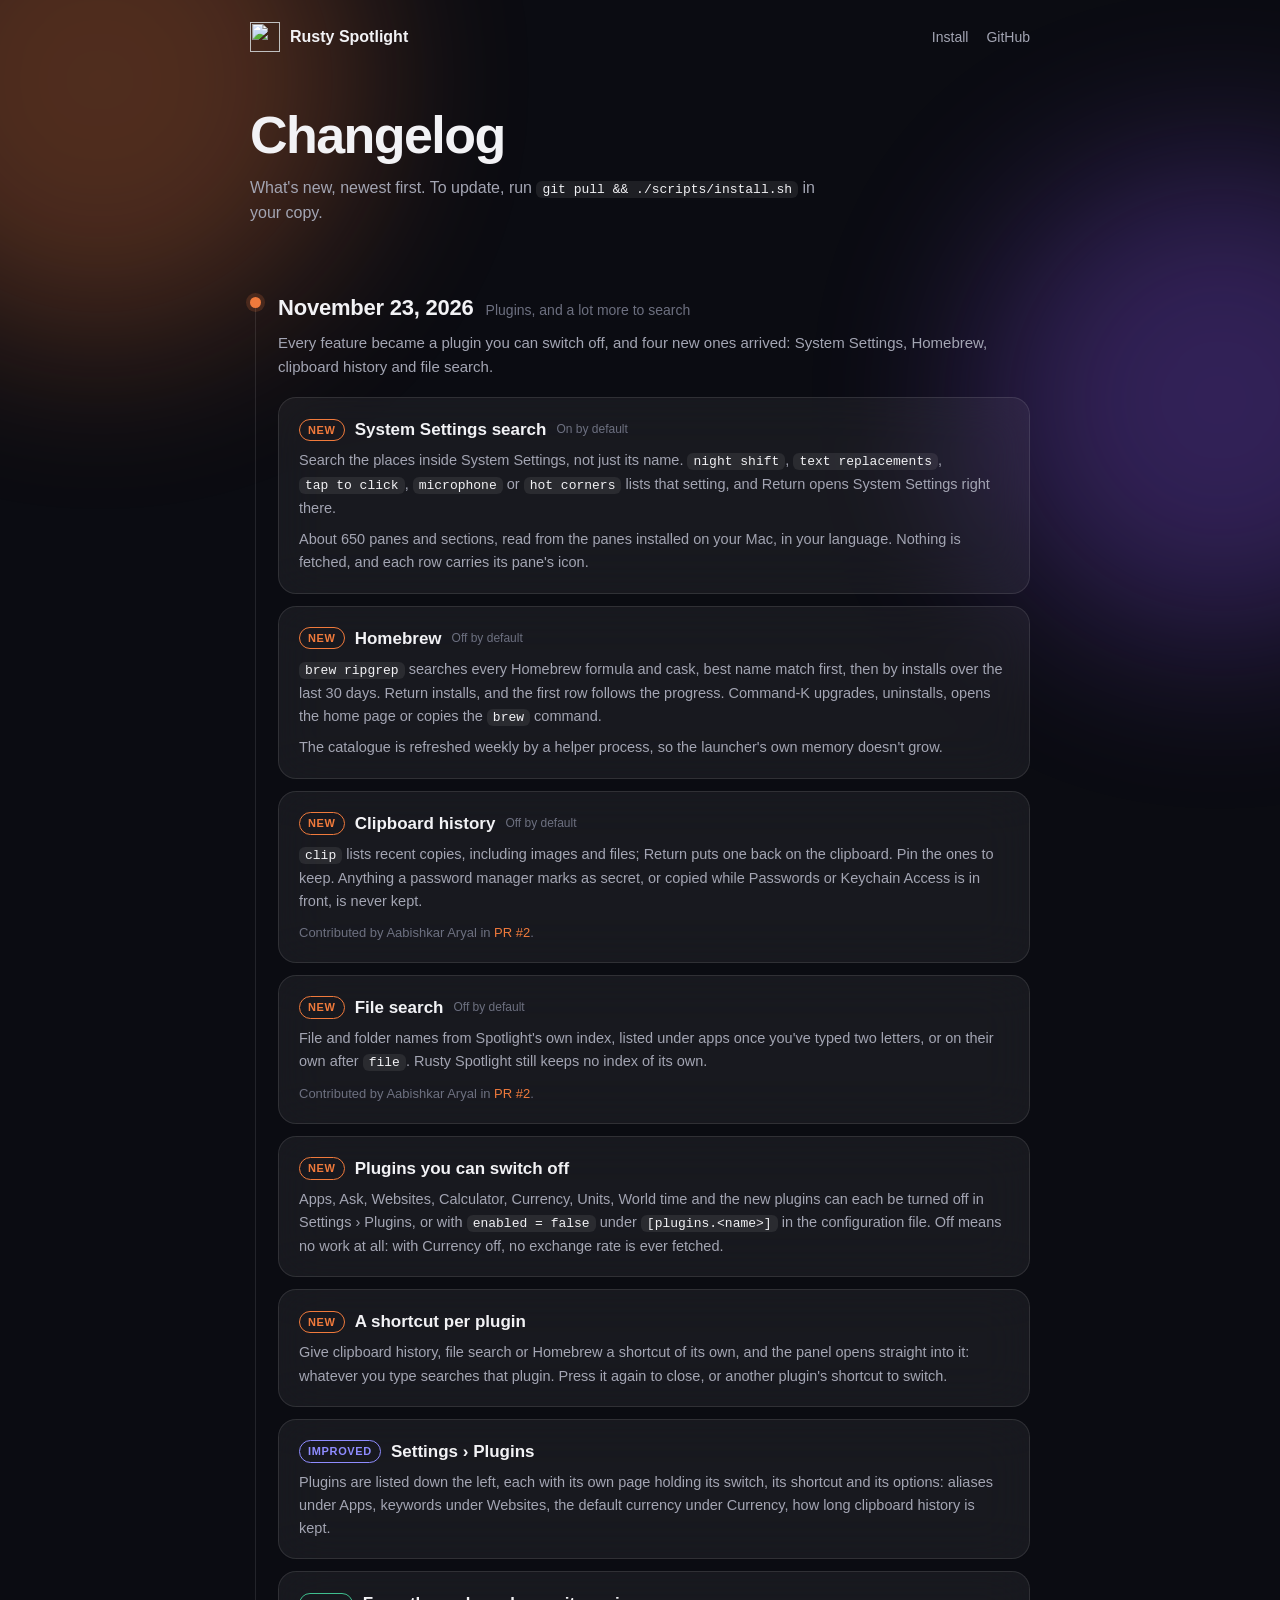
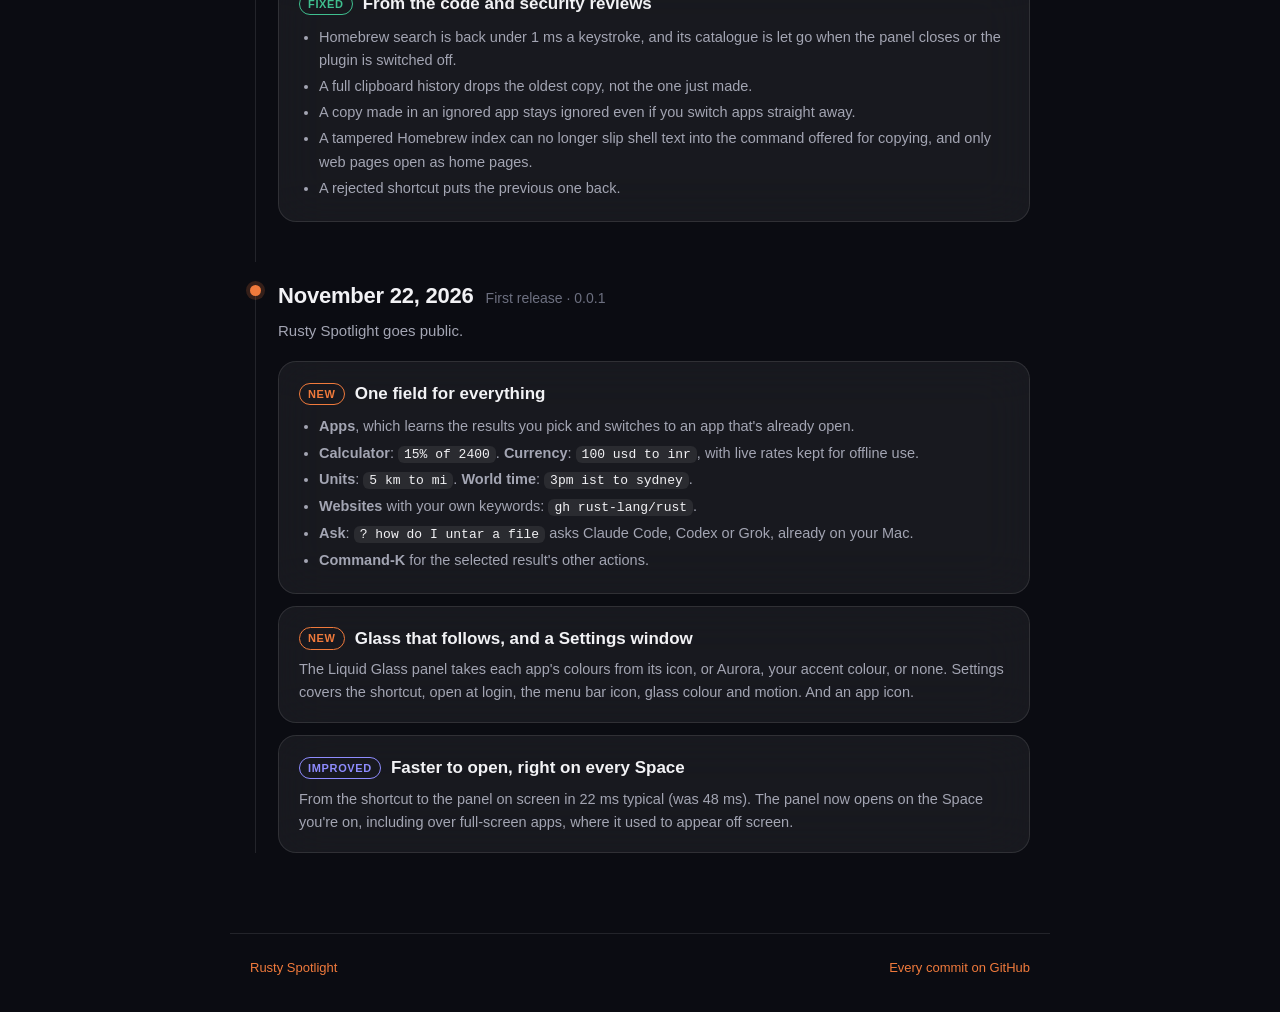
==== site/changelog.html @ 36d57a27 "Website: a changelog page, linked from the home page Co-Authored-By: Claude Opus 5.5 <noreply@anthro" ====
<!doctype html>
<html lang="en">
<head>
<meta charset="utf-8">
<meta name="viewport" content="width=device-width, initial-scale=1">
<title>Rusty Spotlight Changelog</title>
<meta name="description" content="What's new in Rusty Spotlight, the fast Spotlight replacement for macOS written in Rust.">
<meta property="og:title" content="Rusty Spotlight Changelog">
<meta property="og:description" content="What's new in Rusty Spotlight.">
<meta property="og:image" content="demo-poster.png">
<link rel="icon" href="AppIcon.png">
<!--
  Adding to the changelog: put the newest day at the top of <main>, as a
  <section class="day"> with its date, then one <article class="change"> per
  feature or fix. Tags: new, improved, fixed. Keep the words plain: what it
  does for someone using it, and how to try it.
-->
<style>
  :root {
    --bg: #0b0c12;
    --fg: #f2f2f5;
    --muted: #a3a5b3;
    --faint: #6d7080;
    --card: rgba(255, 255, 255, 0.055);
    --line: rgba(255, 255, 255, 0.10);
    --rust: #f07a3c;
    --rust-deep: #b4441a;
    --new: #f07a3c;
    --improved: #8f8cff;
    --fixed: #3fbf8f;
    --radius: 18px;
    --mono: ui-monospace, "SF Mono", Menlo, monospace;
  }
  * { box-sizing: border-box; }
  html { -webkit-text-size-adjust: 100%; }
  body {
    margin: 0;
    background: var(--bg);
    color: var(--fg);
    font: 16px/1.6 -apple-system, BlinkMacSystemFont, "SF Pro Text", "Helvetica Neue", sans-serif;
    -webkit-font-smoothing: antialiased;
    overflow-x: hidden;
  }
  .glow { position: fixed; inset: 0; z-index: -1; pointer-events: none; }
  .glow span { position: absolute; border-radius: 50%; filter: blur(90px); opacity: .3; }
  .glow .a { width: 520px; height: 520px; left: -160px; top: -180px; background: #f07a3c; }
  .glow .b { width: 480px; height: 480px; right: -180px; top: 160px; background: #8f55fa; }

  a { color: var(--rust); text-decoration: none; }
  a:hover { text-decoration: underline; }
  code { font-family: var(--mono); font-size: 13px; background: rgba(255,255,255,.08); padding: 1px 6px; border-radius: 6px; color: var(--fg); white-space: nowrap; }

  nav { max-width: 820px; margin: 0 auto; padding: 22px 20px 0; display: flex; align-items: center; justify-content: space-between; gap: 12px; }
  nav .home { display: inline-flex; align-items: center; gap: 10px; color: var(--fg); font-weight: 600; }
  nav .home img { width: 30px; height: 30px; }
  nav .home:hover { text-decoration: none; }
  nav .links { display: flex; gap: 18px; font-size: 14px; }
  nav .links a { color: var(--muted); }
  nav .links a:hover { color: var(--fg); text-decoration: none; }

  header { max-width: 820px; margin: 0 auto; padding: 56px 20px 8px; }
  h1 { font-size: clamp(36px, 6vw, 52px); line-height: 1.05; letter-spacing: -0.03em; margin: 0 0 12px; }
  .lead { color: var(--muted); margin: 0; max-width: 600px; }

  main { max-width: 820px; margin: 0 auto; padding: 0 20px 80px; }

  .day { position: relative; margin-top: 56px; padding-left: 28px; }
  /* The line down the left that ties a day's changes together. */
  .day::before { content: ""; position: absolute; left: 5px; top: 12px; bottom: -40px; width: 1px; background: var(--line); }
  .day:last-of-type::before { bottom: 0; }
  .day::after { content: ""; position: absolute; left: 0; top: 7px; width: 11px; height: 11px; border-radius: 50%; background: var(--rust); box-shadow: 0 0 0 4px rgba(240, 122, 60, .18); }
  .day h2 { font-size: 22px; letter-spacing: -0.01em; margin: 0; display: flex; align-items: baseline; flex-wrap: wrap; gap: 4px 12px; }
  .day h2 small { font-size: 14px; font-weight: 500; color: var(--faint); letter-spacing: 0; }
  .day .summary { color: var(--muted); margin: 6px 0 18px; font-size: 15px; }

  .change {
    background: var(--card); border: 1px solid var(--line); border-radius: var(--radius);
    padding: 18px 20px; margin-top: 12px;
    backdrop-filter: blur(24px); -webkit-backdrop-filter: blur(24px);
  }
  .change h3 { margin: 0 0 6px; font-size: 17px; display: flex; align-items: center; flex-wrap: wrap; gap: 8px 10px; }
  .change p { margin: 0; color: var(--muted); font-size: 14.5px; }
  .change p + p, .change p + ul, .change ul + p { margin-top: 8px; }
  .change ul { margin: 8px 0 0; padding-left: 20px; color: var(--muted); font-size: 14.5px; }
  .change li { margin: 3px 0; }
  .change .by { color: var(--faint); font-size: 13px; margin-top: 10px; }

  .tag {
    font-size: 11px; font-weight: 700; letter-spacing: .06em; text-transform: uppercase;
    padding: 2px 8px; border-radius: 999px; border: 1px solid currentColor; line-height: 1.5;
  }
  .tag.new { color: var(--new); }
  .tag.improved { color: var(--improved); }
  .tag.fixed { color: var(--fixed); }
  .default { font-size: 12px; font-weight: 500; color: var(--faint); }

  footer { max-width: 820px; margin: 0 auto; padding: 24px 20px 40px; border-top: 1px solid var(--line); color: var(--faint); font-size: 13px; display: flex; justify-content: space-between; flex-wrap: wrap; gap: 10px; }

  @media (max-width: 560px) {
    header { padding-top: 36px; }
    .day { padding-left: 22px; margin-top: 44px; }
    .change { padding: 16px; }
    code { white-space: normal; }
  }
</style>
</head>
<body>
<div class="glow" aria-hidden="true"><span class="a"></span><span class="b"></span></div>
<nav>
  <a class="home" href="./"><img src="AppIcon.png" alt="">Rusty Spotlight</a>
  <div class="links">
    <a href="./#install">Install</a>
    <a href="https://github.com/blackkspydo/rusty-spotlight">GitHub</a>
  </div>
</nav>

<header>
  <h1>Changelog</h1>
  <p class="lead">What's new, newest first. To update, run <code>git pull &amp;&amp; ./scripts/install.sh</code> in your copy.</p>
</header>

<main>
  <section class="day" id="2026-11-23">
    <h2>November 23, 2026 <small>Plugins, and a lot more to search</small></h2>
    <p class="summary">Every feature became a plugin you can switch off, and four new ones arrived: System Settings, Homebrew, clipboard history and file search.</p>

    <article class="change">
      <h3><span class="tag new">New</span> System Settings search <span class="default">On by default</span></h3>
      <p>Search the places inside System Settings, not just its name. <code>night shift</code>, <code>text replacements</code>, <code>tap to click</code>, <code>microphone</code> or <code>hot corners</code> lists that setting, and Return opens System Settings right there.</p>
      <p>About 650 panes and sections, read from the panes installed on your Mac, in your language. Nothing is fetched, and each row carries its pane's icon.</p>
    </article>

    <article class="change">
      <h3><span class="tag new">New</span> Homebrew <span class="default">Off by default</span></h3>
      <p><code>brew ripgrep</code> searches every Homebrew formula and cask, best name match first, then by installs over the last 30 days. Return installs, and the first row follows the progress. Command-K upgrades, uninstalls, opens the home page or copies the <code>brew</code> command.</p>
      <p>The catalogue is refreshed weekly by a helper process, so the launcher's own memory doesn't grow.</p>
    </article>

    <article class="change">
      <h3><span class="tag new">New</span> Clipboard history <span class="default">Off by default</span></h3>
      <p><code>clip</code> lists recent copies, including images and files; Return puts one back on the clipboard. Pin the ones to keep. Anything a password manager marks as secret, or copied while Passwords or Keychain Access is in front, is never kept.</p>
      <p class="by">Contributed by Aabishkar Aryal in <a href="https://github.com/blackkspydo/rusty-spotlight/pull/2">PR #2</a>.</p>
    </article>

    <article class="change">
      <h3><span class="tag new">New</span> File search <span class="default">Off by default</span></h3>
      <p>File and folder names from Spotlight's own index, listed under apps once you've typed two letters, or on their own after <code>file</code>. Rusty Spotlight still keeps no index of its own.</p>
      <p class="by">Contributed by Aabishkar Aryal in <a href="https://github.com/blackkspydo/rusty-spotlight/pull/2">PR #2</a>.</p>
    </article>

    <article class="change">
      <h3><span class="tag new">New</span> Plugins you can switch off</h3>
      <p>Apps, Ask, Websites, Calculator, Currency, Units, World time and the new plugins can each be turned off in Settings › Plugins, or with <code>enabled = false</code> under <code>[plugins.&lt;name&gt;]</code> in the configuration file. Off means no work at all: with Currency off, no exchange rate is ever fetched.</p>
    </article>

    <article class="change">
      <h3><span class="tag new">New</span> A shortcut per plugin</h3>
      <p>Give clipboard history, file search or Homebrew a shortcut of its own, and the panel opens straight into it: whatever you type searches that plugin. Press it again to close, or another plugin's shortcut to switch.</p>
    </article>

    <article class="change">
      <h3><span class="tag improved">Improved</span> Settings › Plugins</h3>
      <p>Plugins are listed down the left, each with its own page holding its switch, its shortcut and its options: aliases under Apps, keywords under Websites, the default currency under Currency, how long clipboard history is kept.</p>
    </article>

    <article class="change">
      <h3><span class="tag fixed">Fixed</span> From the code and security reviews</h3>
      <ul>
        <li>Homebrew search is back under 1 ms a keystroke, and its catalogue is let go when the panel closes or the plugin is switched off.</li>
        <li>A full clipboard history drops the oldest copy, not the one just made.</li>
        <li>A copy made in an ignored app stays ignored even if you switch apps straight away.</li>
        <li>A tampered Homebrew index can no longer slip shell text into the command offered for copying, and only web pages open as home pages.</li>
        <li>A rejected shortcut puts the previous one back.</li>
      </ul>
    </article>
  </section>

  <section class="day" id="2026-11-22">
    <h2>November 22, 2026 <small>First release · 0.0.1</small></h2>
    <p class="summary">Rusty Spotlight goes public.</p>

    <article class="change">
      <h3><span class="tag new">New</span> One field for everything</h3>
      <ul>
        <li><b>Apps</b>, which learns the results you pick and switches to an app that's already open.</li>
        <li><b>Calculator</b>: <code>15% of 2400</code>. <b>Currency</b>: <code>100 usd to inr</code>, with live rates kept for offline use.</li>
        <li><b>Units</b>: <code>5 km to mi</code>. <b>World time</b>: <code>3pm ist to sydney</code>.</li>
        <li><b>Websites</b> with your own keywords: <code>gh rust-lang/rust</code>.</li>
        <li><b>Ask</b>: <code>? how do I untar a file</code> asks Claude Code, Codex or Grok, already on your Mac.</li>
        <li><b>Command-K</b> for the selected result's other actions.</li>
      </ul>
    </article>

    <article class="change">
      <h3><span class="tag new">New</span> Glass that follows, and a Settings window</h3>
      <p>The Liquid Glass panel takes each app's colours from its icon, or Aurora, your accent colour, or none. Settings covers the shortcut, open at login, the menu bar icon, glass colour and motion. And an app icon.</p>
    </article>

    <article class="change">
      <h3><span class="tag improved">Improved</span> Faster to open, right on every Space</h3>
      <p>From the shortcut to the panel on screen in 22 ms typical (was 48 ms). The panel now opens on the Space you're on, including over full-screen apps, where it used to appear off screen.</p>
    </article>
  </section>
</main>

<footer>
  <a href="./">Rusty Spotlight</a>
  <a href="https://github.com/blackkspydo/rusty-spotlight/commits/main">Every commit on GitHub</a>
</footer>
</body>
</html>
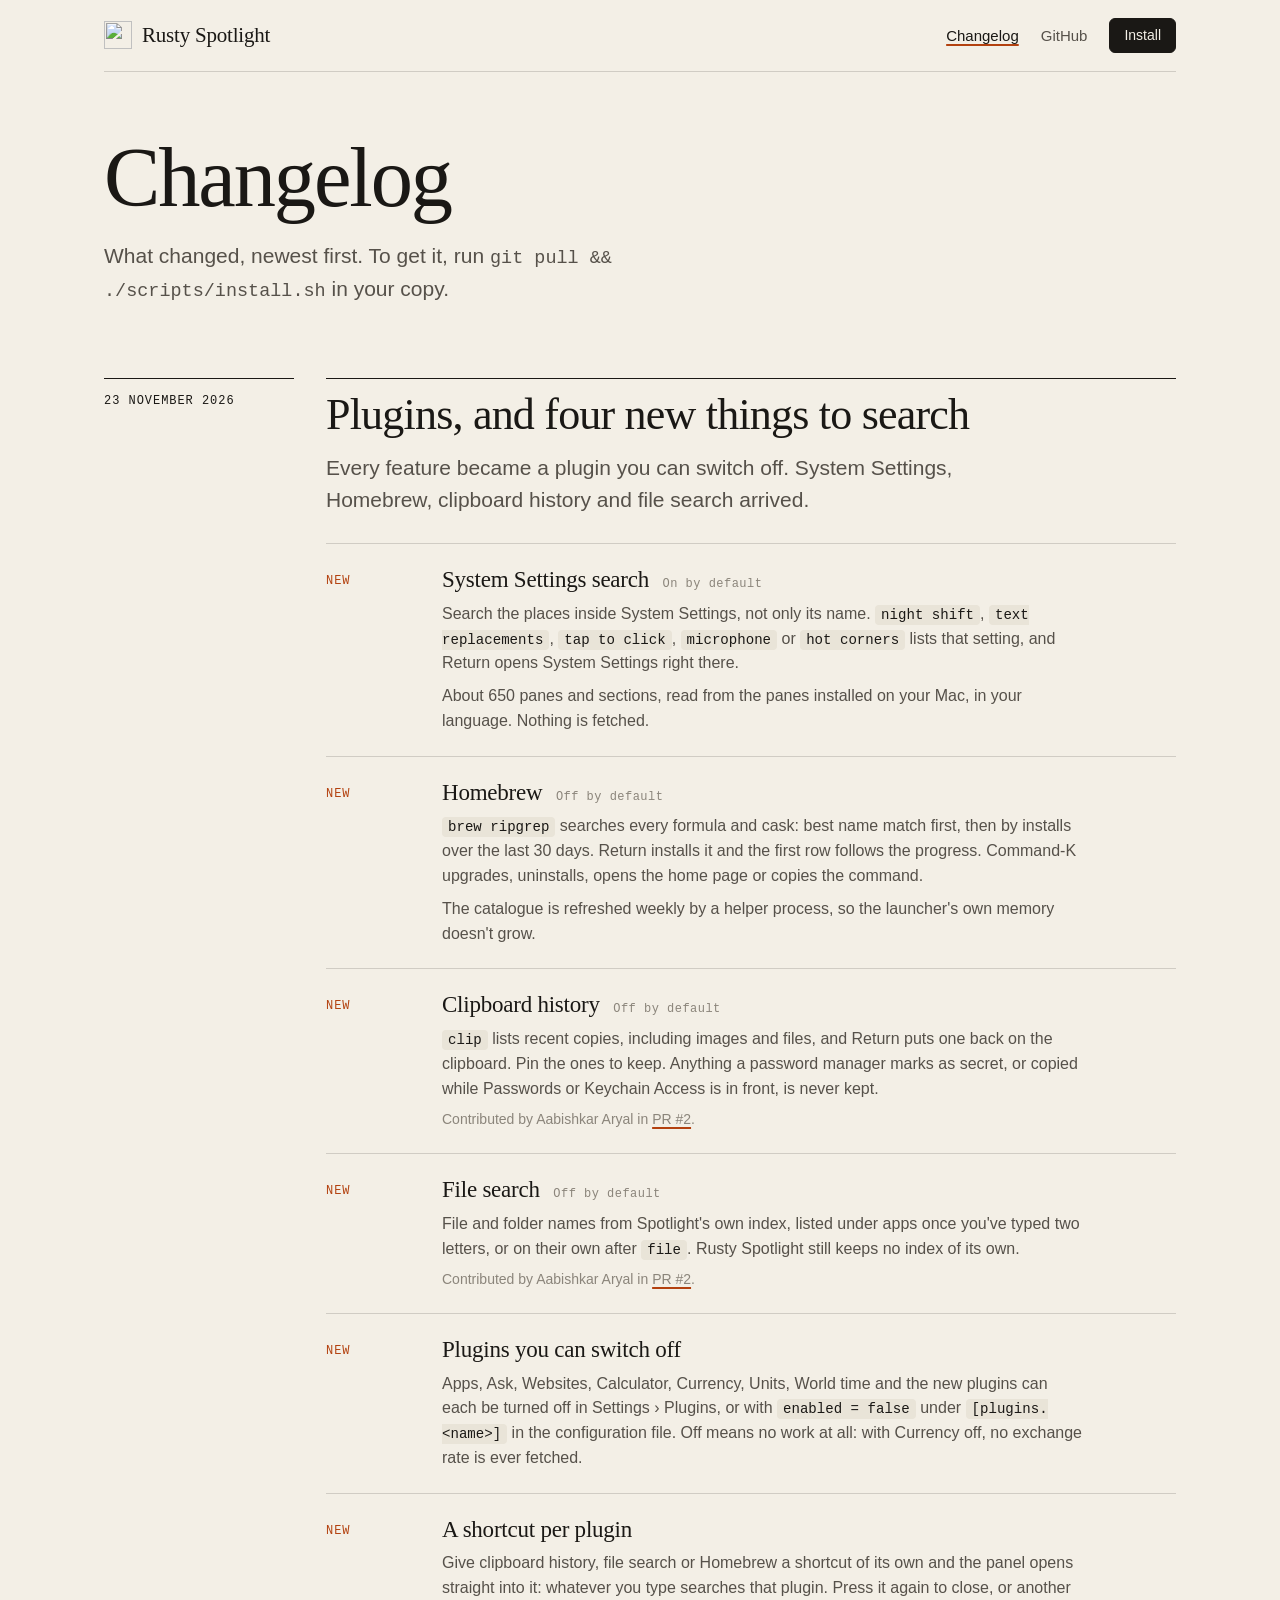
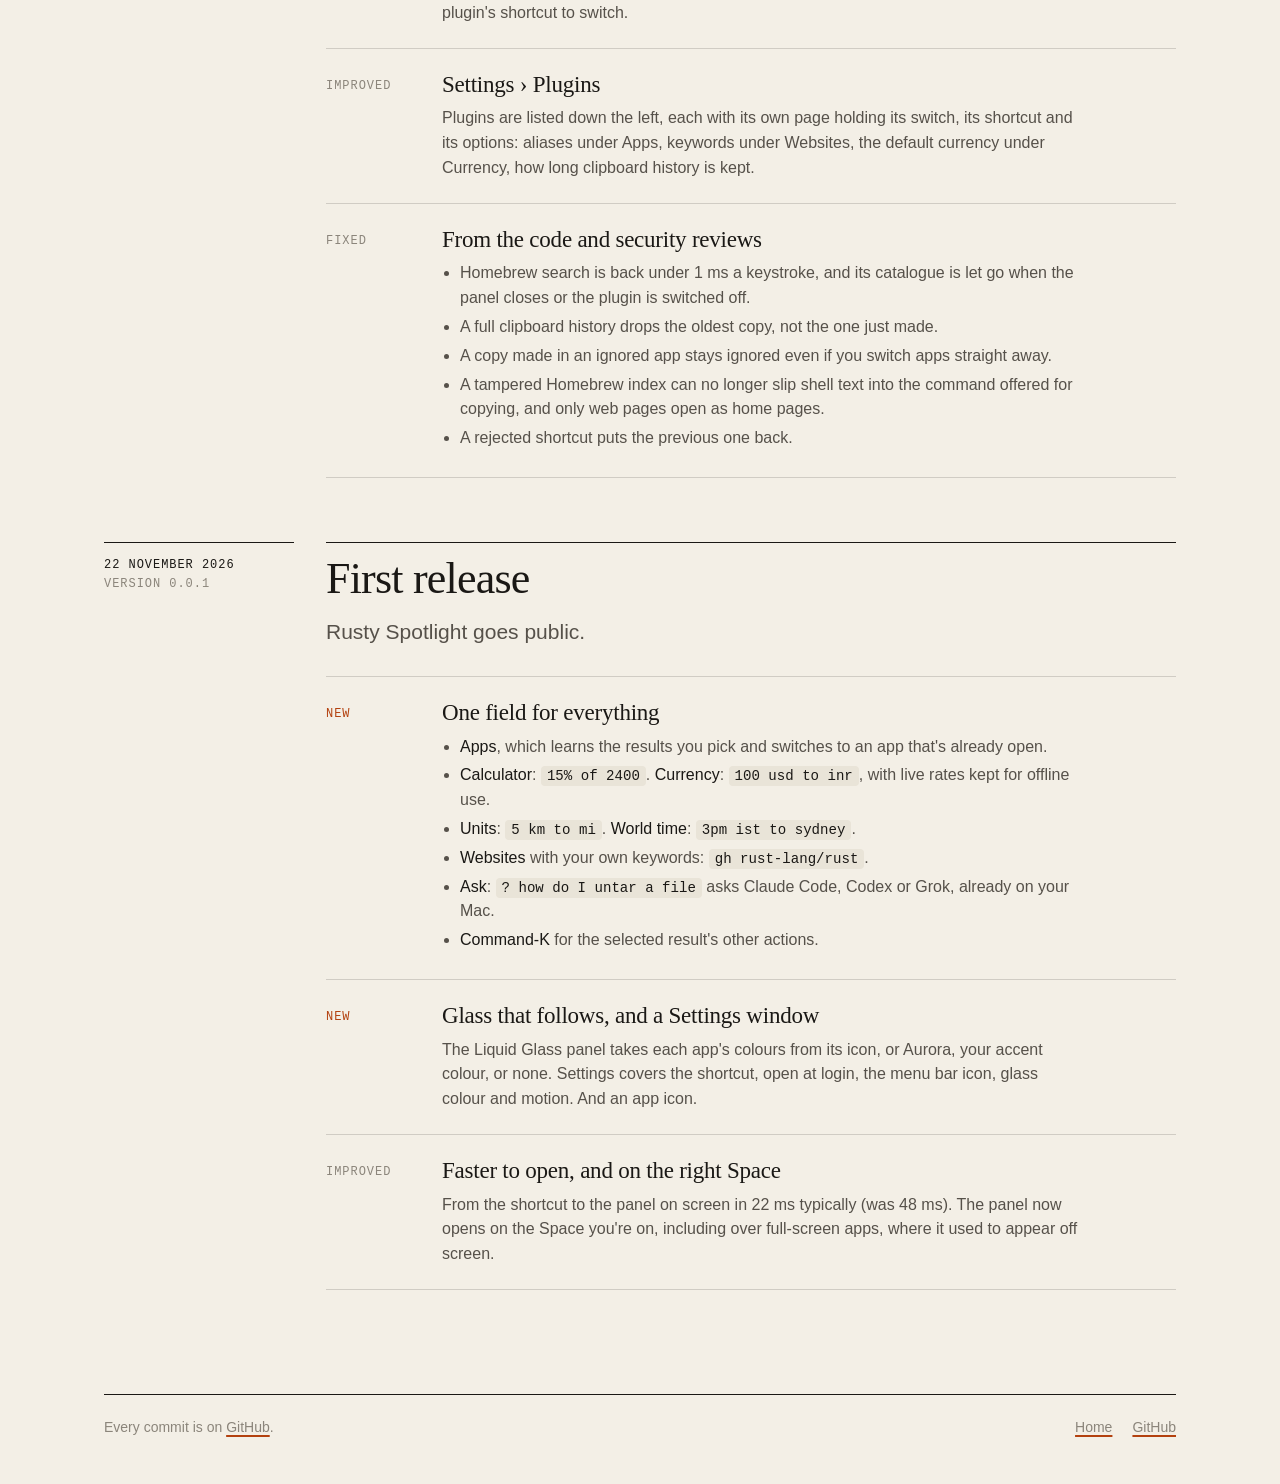
==== commit 9ba8acad: "Website: a design language, and both pages redrawn in it Paper and ink with one rust accent, system " ====
--- a/site/changelog.html
+++ b/site/changelog.html
@@ -4,208 +4,164 @@
 <meta charset="utf-8">
 <meta name="viewport" content="width=device-width, initial-scale=1">
 <title>Rusty Spotlight Changelog</title>
-<meta name="description" content="What's new in Rusty Spotlight, the fast Spotlight replacement for macOS written in Rust.">
+<meta name="description" content="What's new in Rusty Spotlight, the Spotlight replacement for macOS written in Rust.">
 <meta property="og:title" content="Rusty Spotlight Changelog">
 <meta property="og:description" content="What's new in Rusty Spotlight.">
 <meta property="og:image" content="demo-poster.png">
+<meta name="color-scheme" content="light dark">
 <link rel="icon" href="AppIcon.png">
+<link rel="stylesheet" href="style.css">
 <!--
-  Adding to the changelog: put the newest day at the top of <main>, as a
-  <section class="day"> with its date, then one <article class="change"> per
-  feature or fix. Tags: new, improved, fixed. Keep the words plain: what it
-  does for someone using it, and how to try it.
+  Adding to the changelog: put the newest day first in <main>, as a
+  <section class="day"> with its date in the margin, then one
+  <article class="entry"> per feature or fix. Kinds: New (class "kind new"),
+  Improved, Fixed. Plain words: what it does for someone using it, and what
+  to type to try it. Then update the "New" line at the top of index.html.
 -->
-<style>
-  :root {
-    --bg: #0b0c12;
-    --fg: #f2f2f5;
-    --muted: #a3a5b3;
-    --faint: #6d7080;
-    --card: rgba(255, 255, 255, 0.055);
-    --line: rgba(255, 255, 255, 0.10);
-    --rust: #f07a3c;
-    --rust-deep: #b4441a;
-    --new: #f07a3c;
-    --improved: #8f8cff;
-    --fixed: #3fbf8f;
-    --radius: 18px;
-    --mono: ui-monospace, "SF Mono", Menlo, monospace;
-  }
-  * { box-sizing: border-box; }
-  html { -webkit-text-size-adjust: 100%; }
-  body {
-    margin: 0;
-    background: var(--bg);
-    color: var(--fg);
-    font: 16px/1.6 -apple-system, BlinkMacSystemFont, "SF Pro Text", "Helvetica Neue", sans-serif;
-    -webkit-font-smoothing: antialiased;
-    overflow-x: hidden;
-  }
-  .glow { position: fixed; inset: 0; z-index: -1; pointer-events: none; }
-  .glow span { position: absolute; border-radius: 50%; filter: blur(90px); opacity: .3; }
-  .glow .a { width: 520px; height: 520px; left: -160px; top: -180px; background: #f07a3c; }
-  .glow .b { width: 480px; height: 480px; right: -180px; top: 160px; background: #8f55fa; }
-
-  a { color: var(--rust); text-decoration: none; }
-  a:hover { text-decoration: underline; }
-  code { font-family: var(--mono); font-size: 13px; background: rgba(255,255,255,.08); padding: 1px 6px; border-radius: 6px; color: var(--fg); white-space: nowrap; }
-
-  nav { max-width: 820px; margin: 0 auto; padding: 22px 20px 0; display: flex; align-items: center; justify-content: space-between; gap: 12px; }
-  nav .home { display: inline-flex; align-items: center; gap: 10px; color: var(--fg); font-weight: 600; }
-  nav .home img { width: 30px; height: 30px; }
-  nav .home:hover { text-decoration: none; }
-  nav .links { display: flex; gap: 18px; font-size: 14px; }
-  nav .links a { color: var(--muted); }
-  nav .links a:hover { color: var(--fg); text-decoration: none; }
-
-  header { max-width: 820px; margin: 0 auto; padding: 56px 20px 8px; }
-  h1 { font-size: clamp(36px, 6vw, 52px); line-height: 1.05; letter-spacing: -0.03em; margin: 0 0 12px; }
-  .lead { color: var(--muted); margin: 0; max-width: 600px; }
-
-  main { max-width: 820px; margin: 0 auto; padding: 0 20px 80px; }
-
-  .day { position: relative; margin-top: 56px; padding-left: 28px; }
-  /* The line down the left that ties a day's changes together. */
-  .day::before { content: ""; position: absolute; left: 5px; top: 12px; bottom: -40px; width: 1px; background: var(--line); }
-  .day:last-of-type::before { bottom: 0; }
-  .day::after { content: ""; position: absolute; left: 0; top: 7px; width: 11px; height: 11px; border-radius: 50%; background: var(--rust); box-shadow: 0 0 0 4px rgba(240, 122, 60, .18); }
-  .day h2 { font-size: 22px; letter-spacing: -0.01em; margin: 0; display: flex; align-items: baseline; flex-wrap: wrap; gap: 4px 12px; }
-  .day h2 small { font-size: 14px; font-weight: 500; color: var(--faint); letter-spacing: 0; }
-  .day .summary { color: var(--muted); margin: 6px 0 18px; font-size: 15px; }
-
-  .change {
-    background: var(--card); border: 1px solid var(--line); border-radius: var(--radius);
-    padding: 18px 20px; margin-top: 12px;
-    backdrop-filter: blur(24px); -webkit-backdrop-filter: blur(24px);
-  }
-  .change h3 { margin: 0 0 6px; font-size: 17px; display: flex; align-items: center; flex-wrap: wrap; gap: 8px 10px; }
-  .change p { margin: 0; color: var(--muted); font-size: 14.5px; }
-  .change p + p, .change p + ul, .change ul + p { margin-top: 8px; }
-  .change ul { margin: 8px 0 0; padding-left: 20px; color: var(--muted); font-size: 14.5px; }
-  .change li { margin: 3px 0; }
-  .change .by { color: var(--faint); font-size: 13px; margin-top: 10px; }
-
-  .tag {
-    font-size: 11px; font-weight: 700; letter-spacing: .06em; text-transform: uppercase;
-    padding: 2px 8px; border-radius: 999px; border: 1px solid currentColor; line-height: 1.5;
-  }
-  .tag.new { color: var(--new); }
-  .tag.improved { color: var(--improved); }
-  .tag.fixed { color: var(--fixed); }
-  .default { font-size: 12px; font-weight: 500; color: var(--faint); }
-
-  footer { max-width: 820px; margin: 0 auto; padding: 24px 20px 40px; border-top: 1px solid var(--line); color: var(--faint); font-size: 13px; display: flex; justify-content: space-between; flex-wrap: wrap; gap: 10px; }
-
-  @media (max-width: 560px) {
-    header { padding-top: 36px; }
-    .day { padding-left: 22px; margin-top: 44px; }
-    .change { padding: 16px; }
-    code { white-space: normal; }
-  }
-</style>
 </head>
 <body>
-<div class="glow" aria-hidden="true"><span class="a"></span><span class="b"></span></div>
-<nav>
-  <a class="home" href="./"><img src="AppIcon.png" alt="">Rusty Spotlight</a>
-  <div class="links">
-    <a href="./#install">Install</a>
-    <a href="https://github.com/blackkspydo/rusty-spotlight">GitHub</a>
+<div class="wrap">
+  <header class="masthead">
+    <a class="wordmark" href="./"><img src="AppIcon.png" alt="">Rusty Spotlight</a>
+    <nav>
+      <a href="changelog.html" aria-current="page">Changelog</a>
+      <a class="gh" href="https://github.com/blackkspydo/rusty-spotlight">GitHub</a>
+      <a class="button" href="./#install">Install</a>
+    </nav>
+  </header>
+
+  <div class="pagehead">
+    <h1>Changelog</h1>
+    <p class="deck">What changed, newest first. To get it, run <code>git pull &amp;&amp; ./scripts/install.sh</code> in your copy.</p>
   </div>
-</nav>
 
-<header>
-  <h1>Changelog</h1>
-  <p class="lead">What's new, newest first. To update, run <code>git pull &amp;&amp; ./scripts/install.sh</code> in your copy.</p>
-</header>
+  <main>
+    <section class="day" id="2026-11-23">
+      <p class="date label"><b>23 November 2026</b></p>
+      <div class="entries">
+        <h2>Plugins, and four new things to search</h2>
+        <p class="deck">Every feature became a plugin you can switch off. System Settings, Homebrew, clipboard history and file search arrived.</p>
 
-<main>
-  <section class="day" id="2026-11-23">
-    <h2>November 23, 2026 <small>Plugins, and a lot more to search</small></h2>
-    <p class="summary">Every feature became a plugin you can switch off, and four new ones arrived: System Settings, Homebrew, clipboard history and file search.</p>
+        <article class="entry">
+          <span class="kind new">New</span>
+          <div>
+            <h3>System Settings search <span class="state">On by default</span></h3>
+            <p>Search the places inside System Settings, not only its name. <code>night shift</code>, <code>text replacements</code>, <code>tap to click</code>, <code>microphone</code> or <code>hot corners</code> lists that setting, and Return opens System Settings right there.</p>
+            <p>About 650 panes and sections, read from the panes installed on your Mac, in your language. Nothing is fetched.</p>
+          </div>
+        </article>
 
-    <article class="change">
-      <h3><span class="tag new">New</span> System Settings search <span class="default">On by default</span></h3>
-      <p>Search the places inside System Settings, not just its name. <code>night shift</code>, <code>text replacements</code>, <code>tap to click</code>, <code>microphone</code> or <code>hot corners</code> lists that setting, and Return opens System Settings right there.</p>
-      <p>About 650 panes and sections, read from the panes installed on your Mac, in your language. Nothing is fetched, and each row carries its pane's icon.</p>
-    </article>
+        <article class="entry">
+          <span class="kind new">New</span>
+          <div>
+            <h3>Homebrew <span class="state">Off by default</span></h3>
+            <p><code>brew ripgrep</code> searches every formula and cask: best name match first, then by installs over the last 30 days. Return installs it and the first row follows the progress. Command-K upgrades, uninstalls, opens the home page or copies the command.</p>
+            <p>The catalogue is refreshed weekly by a helper process, so the launcher's own memory doesn't grow.</p>
+          </div>
+        </article>
 
-    <article class="change">
-      <h3><span class="tag new">New</span> Homebrew <span class="default">Off by default</span></h3>
-      <p><code>brew ripgrep</code> searches every Homebrew formula and cask, best name match first, then by installs over the last 30 days. Return installs, and the first row follows the progress. Command-K upgrades, uninstalls, opens the home page or copies the <code>brew</code> command.</p>
-      <p>The catalogue is refreshed weekly by a helper process, so the launcher's own memory doesn't grow.</p>
-    </article>
+        <article class="entry">
+          <span class="kind new">New</span>
+          <div>
+            <h3>Clipboard history <span class="state">Off by default</span></h3>
+            <p><code>clip</code> lists recent copies, including images and files, and Return puts one back on the clipboard. Pin the ones to keep. Anything a password manager marks as secret, or copied while Passwords or Keychain Access is in front, is never kept.</p>
+            <p class="by">Contributed by Aabishkar Aryal in <a href="https://github.com/blackkspydo/rusty-spotlight/pull/2">PR #2</a>.</p>
+          </div>
+        </article>
 
-    <article class="change">
-      <h3><span class="tag new">New</span> Clipboard history <span class="default">Off by default</span></h3>
-      <p><code>clip</code> lists recent copies, including images and files; Return puts one back on the clipboard. Pin the ones to keep. Anything a password manager marks as secret, or copied while Passwords or Keychain Access is in front, is never kept.</p>
-      <p class="by">Contributed by Aabishkar Aryal in <a href="https://github.com/blackkspydo/rusty-spotlight/pull/2">PR #2</a>.</p>
-    </article>
+        <article class="entry">
+          <span class="kind new">New</span>
+          <div>
+            <h3>File search <span class="state">Off by default</span></h3>
+            <p>File and folder names from Spotlight's own index, listed under apps once you've typed two letters, or on their own after <code>file</code>. Rusty Spotlight still keeps no index of its own.</p>
+            <p class="by">Contributed by Aabishkar Aryal in <a href="https://github.com/blackkspydo/rusty-spotlight/pull/2">PR #2</a>.</p>
+          </div>
+        </article>
 
-    <article class="change">
-      <h3><span class="tag new">New</span> File search <span class="default">Off by default</span></h3>
-      <p>File and folder names from Spotlight's own index, listed under apps once you've typed two letters, or on their own after <code>file</code>. Rusty Spotlight still keeps no index of its own.</p>
-      <p class="by">Contributed by Aabishkar Aryal in <a href="https://github.com/blackkspydo/rusty-spotlight/pull/2">PR #2</a>.</p>
-    </article>
+        <article class="entry">
+          <span class="kind new">New</span>
+          <div>
+            <h3>Plugins you can switch off</h3>
+            <p>Apps, Ask, Websites, Calculator, Currency, Units, World time and the new plugins can each be turned off in Settings › Plugins, or with <code>enabled = false</code> under <code>[plugins.&lt;name&gt;]</code> in the configuration file. Off means no work at all: with Currency off, no exchange rate is ever fetched.</p>
+          </div>
+        </article>
 
-    <article class="change">
-      <h3><span class="tag new">New</span> Plugins you can switch off</h3>
-      <p>Apps, Ask, Websites, Calculator, Currency, Units, World time and the new plugins can each be turned off in Settings › Plugins, or with <code>enabled = false</code> under <code>[plugins.&lt;name&gt;]</code> in the configuration file. Off means no work at all: with Currency off, no exchange rate is ever fetched.</p>
-    </article>
+        <article class="entry">
+          <span class="kind new">New</span>
+          <div>
+            <h3>A shortcut per plugin</h3>
+            <p>Give clipboard history, file search or Homebrew a shortcut of its own and the panel opens straight into it: whatever you type searches that plugin. Press it again to close, or another plugin's shortcut to switch.</p>
+          </div>
+        </article>
 
-    <article class="change">
-      <h3><span class="tag new">New</span> A shortcut per plugin</h3>
-      <p>Give clipboard history, file search or Homebrew a shortcut of its own, and the panel opens straight into it: whatever you type searches that plugin. Press it again to close, or another plugin's shortcut to switch.</p>
-    </article>
+        <article class="entry">
+          <span class="kind">Improved</span>
+          <div>
+            <h3>Settings › Plugins</h3>
+            <p>Plugins are listed down the left, each with its own page holding its switch, its shortcut and its options: aliases under Apps, keywords under Websites, the default currency under Currency, how long clipboard history is kept.</p>
+          </div>
+        </article>
 
-    <article class="change">
-      <h3><span class="tag improved">Improved</span> Settings › Plugins</h3>
-      <p>Plugins are listed down the left, each with its own page holding its switch, its shortcut and its options: aliases under Apps, keywords under Websites, the default currency under Currency, how long clipboard history is kept.</p>
-    </article>
+        <article class="entry">
+          <span class="kind">Fixed</span>
+          <div>
+            <h3>From the code and security reviews</h3>
+            <ul>
+              <li>Homebrew search is back under 1 ms a keystroke, and its catalogue is let go when the panel closes or the plugin is switched off.</li>
+              <li>A full clipboard history drops the oldest copy, not the one just made.</li>
+              <li>A copy made in an ignored app stays ignored even if you switch apps straight away.</li>
+              <li>A tampered Homebrew index can no longer slip shell text into the command offered for copying, and only web pages open as home pages.</li>
+              <li>A rejected shortcut puts the previous one back.</li>
+            </ul>
+          </div>
+        </article>
+      </div>
+    </section>
 
-    <article class="change">
-      <h3><span class="tag fixed">Fixed</span> From the code and security reviews</h3>
-      <ul>
-        <li>Homebrew search is back under 1 ms a keystroke, and its catalogue is let go when the panel closes or the plugin is switched off.</li>
-        <li>A full clipboard history drops the oldest copy, not the one just made.</li>
-        <li>A copy made in an ignored app stays ignored even if you switch apps straight away.</li>
-        <li>A tampered Homebrew index can no longer slip shell text into the command offered for copying, and only web pages open as home pages.</li>
-        <li>A rejected shortcut puts the previous one back.</li>
-      </ul>
-    </article>
-  </section>
+    <section class="day" id="2026-11-22">
+      <p class="date label"><b>22 November 2026</b>Version 0.0.1</p>
+      <div class="entries">
+        <h2>First release</h2>
+        <p class="deck">Rusty Spotlight goes public.</p>
 
-  <section class="day" id="2026-11-22">
-    <h2>November 22, 2026 <small>First release · 0.0.1</small></h2>
-    <p class="summary">Rusty Spotlight goes public.</p>
+        <article class="entry">
+          <span class="kind new">New</span>
+          <div>
+            <h3>One field for everything</h3>
+            <ul>
+              <li><b>Apps</b>, which learns the results you pick and switches to an app that's already open.</li>
+              <li><b>Calculator</b>: <code>15% of 2400</code>. <b>Currency</b>: <code>100 usd to inr</code>, with live rates kept for offline use.</li>
+              <li><b>Units</b>: <code>5 km to mi</code>. <b>World time</b>: <code>3pm ist to sydney</code>.</li>
+              <li><b>Websites</b> with your own keywords: <code>gh rust-lang/rust</code>.</li>
+              <li><b>Ask</b>: <code>? how do I untar a file</code> asks Claude Code, Codex or Grok, already on your Mac.</li>
+              <li><b>Command-K</b> for the selected result's other actions.</li>
+            </ul>
+          </div>
+        </article>
 
-    <article class="change">
-      <h3><span class="tag new">New</span> One field for everything</h3>
-      <ul>
-        <li><b>Apps</b>, which learns the results you pick and switches to an app that's already open.</li>
-        <li><b>Calculator</b>: <code>15% of 2400</code>. <b>Currency</b>: <code>100 usd to inr</code>, with live rates kept for offline use.</li>
-        <li><b>Units</b>: <code>5 km to mi</code>. <b>World time</b>: <code>3pm ist to sydney</code>.</li>
-        <li><b>Websites</b> with your own keywords: <code>gh rust-lang/rust</code>.</li>
-        <li><b>Ask</b>: <code>? how do I untar a file</code> asks Claude Code, Codex or Grok, already on your Mac.</li>
-        <li><b>Command-K</b> for the selected result's other actions.</li>
-      </ul>
-    </article>
+        <article class="entry">
+          <span class="kind new">New</span>
+          <div>
+            <h3>Glass that follows, and a Settings window</h3>
+            <p>The Liquid Glass panel takes each app's colours from its icon, or Aurora, your accent colour, or none. Settings covers the shortcut, open at login, the menu bar icon, glass colour and motion. And an app icon.</p>
+          </div>
+        </article>
 
-    <article class="change">
-      <h3><span class="tag new">New</span> Glass that follows, and a Settings window</h3>
-      <p>The Liquid Glass panel takes each app's colours from its icon, or Aurora, your accent colour, or none. Settings covers the shortcut, open at login, the menu bar icon, glass colour and motion. And an app icon.</p>
-    </article>
+        <article class="entry">
+          <span class="kind">Improved</span>
+          <div>
+            <h3>Faster to open, and on the right Space</h3>
+            <p>From the shortcut to the panel on screen in 22 ms typically (was 48 ms). The panel now opens on the Space you're on, including over full-screen apps, where it used to appear off screen.</p>
+          </div>
+        </article>
+      </div>
+    </section>
+  </main>
 
-    <article class="change">
-      <h3><span class="tag improved">Improved</span> Faster to open, right on every Space</h3>
-      <p>From the shortcut to the panel on screen in 22 ms typical (was 48 ms). The panel now opens on the Space you're on, including over full-screen apps, where it used to appear off screen.</p>
-    </article>
-  </section>
-</main>
-
-<footer>
-  <a href="./">Rusty Spotlight</a>
-  <a href="https://github.com/blackkspydo/rusty-spotlight/commits/main">Every commit on GitHub</a>
-</footer>
+  <footer class="colophon">
+    <p>Every commit is on <a href="https://github.com/blackkspydo/rusty-spotlight/commits/main">GitHub</a>.</p>
+    <nav><a href="./">Home</a><a href="https://github.com/blackkspydo/rusty-spotlight">GitHub</a></nav>
+  </footer>
+</div>
 </body>
 </html>
--- a/site/style.css
+++ b/site/style.css
@@ -0,0 +1,254 @@
+/* Rusty Spotlight's website. The rules behind these styles are in DESIGN.md. */
+
+:root {
+  --paper: #f3efe6;
+  --paper-2: #e9e4d8;
+  --ink: #1a1815;
+  --ink-2: #56514a;
+  --ink-3: #8b857b;
+  --rule: rgba(26, 24, 21, 0.16);
+  --rust: #b3410f;
+  --field: #b3410f;
+  --field-deep: #8c300a;
+
+  --serif: ui-serif, "New York", "Iowan Old Style", "Palatino Linotype", Palatino, Georgia, serif;
+  --sans: -apple-system, BlinkMacSystemFont, "SF Pro Text", "Helvetica Neue", Helvetica, Arial, sans-serif;
+  --mono: ui-monospace, "SF Mono", SFMono-Regular, Menlo, Consolas, monospace;
+
+  --page: 1120px;
+  --gutter: 24px;
+  --margin-col: 190px;
+}
+@media (prefers-color-scheme: dark) {
+  :root {
+    --paper: #151310;
+    --paper-2: #1f1c18;
+    --ink: #ece6da;
+    --ink-2: #b5ad9f;
+    --ink-3: #7f786d;
+    --rule: rgba(236, 230, 218, 0.15);
+    --rust: #ea7a40;
+    --field: #a63c0d;
+    --field-deep: #7c2a08;
+  }
+}
+
+* { box-sizing: border-box; }
+html { -webkit-text-size-adjust: 100%; scroll-behavior: smooth; }
+body {
+  margin: 0;
+  background: var(--paper);
+  color: var(--ink);
+  font: 17px/1.55 var(--sans);
+  -webkit-font-smoothing: antialiased;
+}
+a { color: inherit; text-decoration: underline; text-decoration-color: var(--rust); text-decoration-thickness: 1.5px; text-underline-offset: 3px; }
+a:hover { color: var(--rust); }
+:focus-visible { outline: 2px solid var(--rust); outline-offset: 3px; border-radius: 2px; }
+::selection { background: var(--rust); color: #fff; }
+
+.wrap { max-width: var(--page); margin: 0 auto; padding: 0 var(--gutter); }
+
+/* ── Type ─────────────────────────────────────────────── */
+h1, h2, h3 { font-family: var(--serif); font-weight: 400; margin: 0; text-wrap: balance; }
+h1 { font-size: clamp(42px, 6.6vw, 88px); line-height: 1.0; letter-spacing: -0.025em; }
+h2 { font-size: clamp(30px, 3.6vw, 44px); line-height: 1.08; letter-spacing: -0.018em; }
+h3 { font-size: 23px; line-height: 1.2; letter-spacing: -0.01em; }
+p { margin: 0; }
+.deck { font-size: clamp(18px, 1.7vw, 21px); line-height: 1.5; color: var(--ink-2); max-width: 34em; }
+.label { font: 500 12px/1.4 var(--mono); letter-spacing: 0.08em; text-transform: uppercase; color: var(--ink-3); }
+.small { font-size: 14px; color: var(--ink-3); }
+code, kbd, .mono { font-family: var(--mono); }
+code { font-size: 0.88em; }
+kbd {
+  display: inline-block; font-size: 12px; line-height: 1; padding: 4px 6px 3px; min-width: 22px; text-align: center;
+  border: 1px solid var(--ink-2); border-bottom-width: 2px; border-radius: 5px; color: var(--ink); background: var(--paper);
+  vertical-align: 1px; white-space: nowrap;
+}
+
+/* ── Masthead ─────────────────────────────────────────── */
+.masthead { display: flex; align-items: center; justify-content: space-between; gap: 16px; padding: 18px 0; border-bottom: 1px solid var(--rule); }
+.wordmark { white-space: nowrap; display: inline-flex; align-items: center; gap: 10px; font: 400 21px/1 var(--serif); letter-spacing: -0.01em; text-decoration: none; }
+.wordmark:hover { color: inherit; }
+.wordmark img { width: 28px; height: 28px; }
+.masthead nav { display: flex; align-items: center; gap: 22px; font-size: 15px; }
+.masthead nav a { text-decoration: none; color: var(--ink-2); }
+.masthead nav a:hover, .masthead nav a[aria-current] { color: var(--ink); }
+.masthead nav a[aria-current] { text-decoration: underline; text-decoration-color: var(--rust); text-decoration-thickness: 1.5px; }
+
+.button {
+  display: inline-block; padding: 11px 20px; border-radius: 6px; border: 1px solid var(--ink);
+  background: var(--ink); color: var(--paper); font: 500 15px/1.2 var(--sans); text-decoration: none;
+}
+.button:hover { background: var(--rust); border-color: var(--rust); color: #fff; }
+.masthead .button { padding: 8px 14px; font-size: 14px; color: var(--paper); }
+.arrow { text-decoration: none; border-bottom: 1.5px solid var(--rust); padding-bottom: 1px; font-weight: 500; font-size: 15px; }
+
+/* ── Hero ─────────────────────────────────────────────── */
+.hero { padding: 64px 0 0; }
+.hero .latest { display: inline-block; margin-bottom: 28px; text-decoration: none; }
+.hero .latest b { color: var(--rust); font-weight: 500; }
+.hero .latest:hover { color: var(--ink); }
+.hero h1 { max-width: 11.5em; }
+.hero h1 em { font-style: italic; color: var(--rust); }
+.hero .deck { margin-top: 26px; }
+.hero .actions { display: flex; align-items: center; flex-wrap: wrap; gap: 14px 26px; margin-top: 30px; }
+
+/* The field: one flat colour, the shortcut set huge behind the glass. */
+.field {
+  position: relative; margin-top: 56px; border-radius: 10px; overflow: hidden;
+  background: var(--field); min-height: 500px; padding: 72px 20px 84px;
+}
+.field .behind {
+  position: absolute; inset: 0; display: flex; align-items: center; justify-content: center; pointer-events: none;
+  font: 400 clamp(84px, 19vw, 230px)/0.8 var(--serif); letter-spacing: -0.035em; padding-top: 90px; color: var(--field-deep); white-space: nowrap; user-select: none;
+}
+.field .note { position: absolute; left: 20px; right: 20px; bottom: 20px; display: flex; justify-content: space-between; gap: 16px; flex-wrap: wrap; font: 500 12px/1.4 var(--mono); letter-spacing: 0.04em; color: rgba(255, 240, 228, 0.82); }
+
+.panel {
+  position: relative; max-width: 640px; margin: 0 auto; border-radius: 26px; color: #fff;
+  background: rgba(30, 17, 10, 0.52);
+  -webkit-backdrop-filter: blur(28px) saturate(160%); backdrop-filter: blur(28px) saturate(160%);
+  box-shadow: inset 0 0 0 1px rgba(255, 255, 255, 0.16), inset 0 1px 0 rgba(255, 255, 255, 0.22), 0 30px 60px rgba(40, 12, 0, 0.35);
+}
+.panel .ask { display: flex; align-items: center; gap: 12px; padding: 0 20px; height: 60px; }
+.panel .ask svg { flex: none; opacity: 0.7; }
+.panel input {
+  flex: 1; min-width: 0; height: 60px; border: 0; outline: 0; background: none; color: #fff;
+  font: 400 22px/1 var(--sans); letter-spacing: -0.01em; caret-color: #ffb48a;
+}
+.panel input::placeholder { color: rgba(255, 255, 255, 0.45); }
+.rows { list-style: none; margin: 0; padding: 0 8px; overflow: hidden; max-height: 0; transition: max-height 0.32s cubic-bezier(0.3, 1.2, 0.4, 1); }
+.panel.open .rows { max-height: 330px; padding-bottom: 8px; border-top: 1px solid rgba(255, 255, 255, 0.12); padding-top: 8px; }
+.row { display: flex; align-items: center; gap: 12px; padding: 8px 12px; border-radius: 14px; cursor: default; }
+.row[aria-selected="true"] { background: rgba(255, 255, 255, 0.16); }
+.row .glyph { flex: none; width: 34px; height: 34px; border-radius: 9px; display: grid; place-items: center; background: rgba(255, 255, 255, 0.14); font: 500 16px/1 var(--mono); }
+.row .what { flex: 1; min-width: 0; }
+.row .title, .row .sub { display: block; }
+.row .title { font-size: 16px; line-height: 1.25; white-space: nowrap; overflow: hidden; text-overflow: ellipsis; }
+.row.answer .title { font-size: 22px; letter-spacing: -0.01em; }
+.row .sub { font-size: 12.5px; line-height: 1.3; color: rgba(255, 255, 255, 0.6); white-space: nowrap; overflow: hidden; text-overflow: ellipsis; }
+.row .do { flex: none; font: 500 11.5px/1 var(--mono); color: rgba(255, 255, 255, 0.6); visibility: hidden; }
+.row[aria-selected="true"] .do { visibility: visible; }
+
+/* ── Sections: a margin column for the number, the matter beside it ── */
+.section { display: grid; grid-template-columns: var(--margin-col) minmax(0, 1fr); gap: 0 32px; padding: 88px 0 0; }
+.section > .label { padding-top: 14px; border-top: 1px solid var(--ink); align-self: start; }
+.section > .label b { display: block; color: var(--ink); font-weight: 500; margin-bottom: 2px; }
+.section > .matter { border-top: 1px solid var(--ink); padding-top: 12px; }
+.section h2 + .deck { margin-top: 16px; }
+
+/* ── Phrasebook ───────────────────────────────────────── */
+.phrases { margin-top: 36px; border-top: 1px solid var(--rule); }
+.phrase { display: grid; grid-template-columns: 150px minmax(0, 1.05fr) minmax(0, 1.3fr); gap: 4px 24px; align-items: baseline; padding: 15px 0; border-bottom: 1px solid var(--rule); }
+.phrase .who { font: 500 12px/1.4 var(--mono); letter-spacing: 0.08em; text-transform: uppercase; color: var(--ink-3); }
+.phrase .who i { font-style: normal; text-transform: none; letter-spacing: 0; display: block; }
+.phrase .say { display: flex; flex-wrap: wrap; gap: 6px 8px; }
+.phrase .means { color: var(--ink-2); font-size: 16px; }
+.phrase .means b { color: var(--ink); font-weight: 500; }
+button.try, span.typed {
+  font: 400 15px/1.3 var(--mono); color: var(--ink); background: var(--paper-2); border: 0; border-radius: 5px; padding: 4px 9px; text-align: left;
+}
+button.try { cursor: pointer; box-shadow: inset 0 -1.5px 0 var(--rust); }
+button.try:hover { background: var(--rust); color: #fff; }
+
+/* ── Plugins ──────────────────────────────────────────── */
+.plugins { margin-top: 36px; display: grid; grid-template-columns: 1.6fr 1fr; gap: 32px; }
+.plugins h3 { font: 500 12px/1.4 var(--mono); letter-spacing: 0.08em; text-transform: uppercase; color: var(--ink-3); padding-bottom: 10px; border-bottom: 1px solid var(--rule); }
+.plugins ul { list-style: none; margin: 0; padding: 0; columns: 2; column-gap: 32px; }
+.plugins .off ul { columns: 1; }
+.plugins li { display: flex; align-items: center; justify-content: space-between; gap: 12px; padding: 10px 0; border-bottom: 1px solid var(--rule); break-inside: avoid; font-size: 16px; }
+.switch { flex: none; width: 34px; height: 20px; border-radius: 10px; background: var(--rust); position: relative; }
+.switch::after { content: ""; position: absolute; top: 2px; right: 2px; width: 16px; height: 16px; border-radius: 50%; background: #fff; }
+.off .switch { background: var(--ink-3); opacity: 0.55; }
+.off .switch::after { right: auto; left: 2px; }
+
+/* ── Weight ───────────────────────────────────────────── */
+.figures { margin-top: 36px; display: grid; grid-template-columns: repeat(4, minmax(0, 1fr)); border-top: 1px solid var(--rule); }
+.figure { padding: 18px 20px 20px 0; border-bottom: 1px solid var(--rule); }
+.figure + .figure { padding-left: 20px; border-left: 1px solid var(--rule); }
+.figure b { display: block; font: 400 clamp(38px, 4.4vw, 56px)/1 var(--serif); letter-spacing: -0.02em; }
+.figure b small { font-size: 0.45em; letter-spacing: 0; color: var(--ink-2); margin-left: 3px; }
+.figure span { display: block; margin-top: 10px; font-size: 15px; color: var(--ink-2); }
+.bars { margin-top: 36px; max-width: 640px; }
+.bars .label { margin-bottom: 12px; }
+.bar { display: grid; grid-template-columns: 130px minmax(0, 1fr); align-items: center; gap: 12px; font-size: 15px; padding: 5px 0; }
+.bar i { display: block; height: 22px; border-radius: 3px; background: var(--ink-3); position: relative; }
+.bar.ours i { background: var(--rust); }
+.bar i::after { content: attr(data-v); position: absolute; left: calc(100% + 8px); top: 50%; transform: translateY(-50%); font: 500 13px/1 var(--mono); font-style: normal; white-space: nowrap; color: var(--ink); }
+.bar .track { padding-right: 70px; }
+
+/* ── Film ─────────────────────────────────────────────── */
+figure.film { margin: 36px 0 0; }
+figure.film video, figure.film img { display: block; width: 100%; height: auto; border-radius: 8px; border: 1px solid var(--rule); background: #111; }
+figure.film figcaption { margin-top: 10px; }
+@media (prefers-reduced-motion: reduce) { figure.film video { display: none; } figure.film img { display: block !important; } }
+
+/* ── Install ──────────────────────────────────────────── */
+pre.shell {
+  position: relative; margin: 36px 0 0; padding: 20px 22px; overflow-x: auto; border-radius: 8px;
+  background: #1a1815; color: #ece6da; font: 14.5px/1.75 var(--mono);
+}
+@media (prefers-color-scheme: dark) { pre.shell { background: #0c0b09; border: 1px solid var(--rule); } }
+pre.shell .c { color: #8b857b; }
+pre.shell .copy { position: absolute; top: 12px; right: 12px; font: 500 12px/1 var(--mono); color: #ece6da; background: none; border: 1px solid rgba(236, 230, 218, 0.3); border-radius: 5px; padding: 6px 9px; cursor: pointer; }
+pre.shell .copy:hover { background: var(--rust); border-color: var(--rust); color: #fff; }
+ol.steps { list-style: none; counter-reset: step; margin: 28px 0 0; padding: 0; border-top: 1px solid var(--rule); }
+ol.steps li { counter-increment: step; display: grid; grid-template-columns: 40px minmax(0, 1fr); padding: 14px 0; border-bottom: 1px solid var(--rule); color: var(--ink-2); }
+ol.steps li::before { content: counter(step); font: 400 22px/1.2 var(--serif); color: var(--rust); }
+ol.steps b { color: var(--ink); font-weight: 500; }
+.after { margin-top: 18px; }
+
+/* ── Colophon ─────────────────────────────────────────── */
+.colophon { margin-top: 104px; padding: 22px 0 48px; border-top: 1px solid var(--ink); display: flex; justify-content: space-between; flex-wrap: wrap; gap: 12px 32px; font-size: 14px; color: var(--ink-3); }
+.colophon p { max-width: 36em; }
+.colophon nav { display: flex; gap: 20px; }
+
+/* ── Changelog ────────────────────────────────────────── */
+.pagehead { padding: 64px 0 8px; }
+.pagehead .deck { margin-top: 20px; }
+.day { display: grid; grid-template-columns: var(--margin-col) minmax(0, 1fr); gap: 0 32px; padding-top: 64px; }
+.day > .date { padding-top: 14px; border-top: 1px solid var(--ink); align-self: start; position: sticky; top: 16px; }
+.day > .date b { display: block; color: var(--ink); font-weight: 500; margin-bottom: 2px; }
+.day > .entries { border-top: 1px solid var(--ink); padding-top: 12px; }
+.day .deck { margin-top: 14px; }
+.entry { display: grid; grid-template-columns: 96px minmax(0, 1fr); gap: 4px 20px; padding: 22px 0; border-bottom: 1px solid var(--rule); }
+.entry:first-of-type { margin-top: 28px; border-top: 1px solid var(--rule); }
+.entry .kind { font: 500 12px/1.4 var(--mono); letter-spacing: 0.08em; text-transform: uppercase; color: var(--ink-3); padding-top: 7px; }
+.entry .kind.new { color: var(--rust); }
+.entry h3 .state { font: 500 12px/1 var(--mono); letter-spacing: 0.04em; color: var(--ink-3); margin-left: 8px; white-space: nowrap; }
+.entry p, .entry ul { margin: 8px 0 0; color: var(--ink-2); font-size: 16px; max-width: 40em; }
+.entry ul { padding-left: 18px; }
+.entry li { margin: 4px 0; }
+.entry li b { color: var(--ink); font-weight: 500; }
+.entry code { background: var(--paper-2); padding: 2px 6px; border-radius: 4px; color: var(--ink); }
+.entry .by { font-size: 14px; color: var(--ink-3); }
+
+/* ── Narrow screens ───────────────────────────────────── */
+@media (max-width: 860px) {
+  .section, .day { grid-template-columns: minmax(0, 1fr); }
+  .section > .matter, .day > .entries { border-top: 0; padding-top: 18px; }
+  .day > .date { position: static; }
+  .section > .label b, .day > .date b { display: inline; margin-right: 10px; }
+  .phrase { grid-template-columns: minmax(0, 1fr); }
+  .plugins { grid-template-columns: minmax(0, 1fr); }
+  .figures { grid-template-columns: repeat(2, minmax(0, 1fr)); }
+  .figure:nth-child(3) { padding-left: 0; border-left: 0; }
+}
+@media (max-width: 560px) {
+  :root { --gutter: 16px; }
+  body { font-size: 16px; }
+  .masthead nav { gap: 14px; }
+  .wordmark { font-size: 19px; gap: 8px; }
+  .wordmark img { width: 24px; height: 24px; }
+  .masthead nav .gh { display: none; }
+  .hero { padding-top: 40px; }
+  .field { margin: 40px calc(var(--gutter) * -1) 0; border-radius: 0; padding: 44px 12px 96px; min-height: 460px; }
+  .panel input { font-size: 19px; }
+  .section { padding-top: 64px; }
+  .plugins ul { columns: 1; }
+  .entry { grid-template-columns: minmax(0, 1fr); }
+  .entry .kind { padding-top: 0; }
+  .bar { grid-template-columns: 96px minmax(0, 1fr); }
+}
+@media (prefers-reduced-motion: reduce) { html { scroll-behavior: auto; } .rows { transition: none; } }
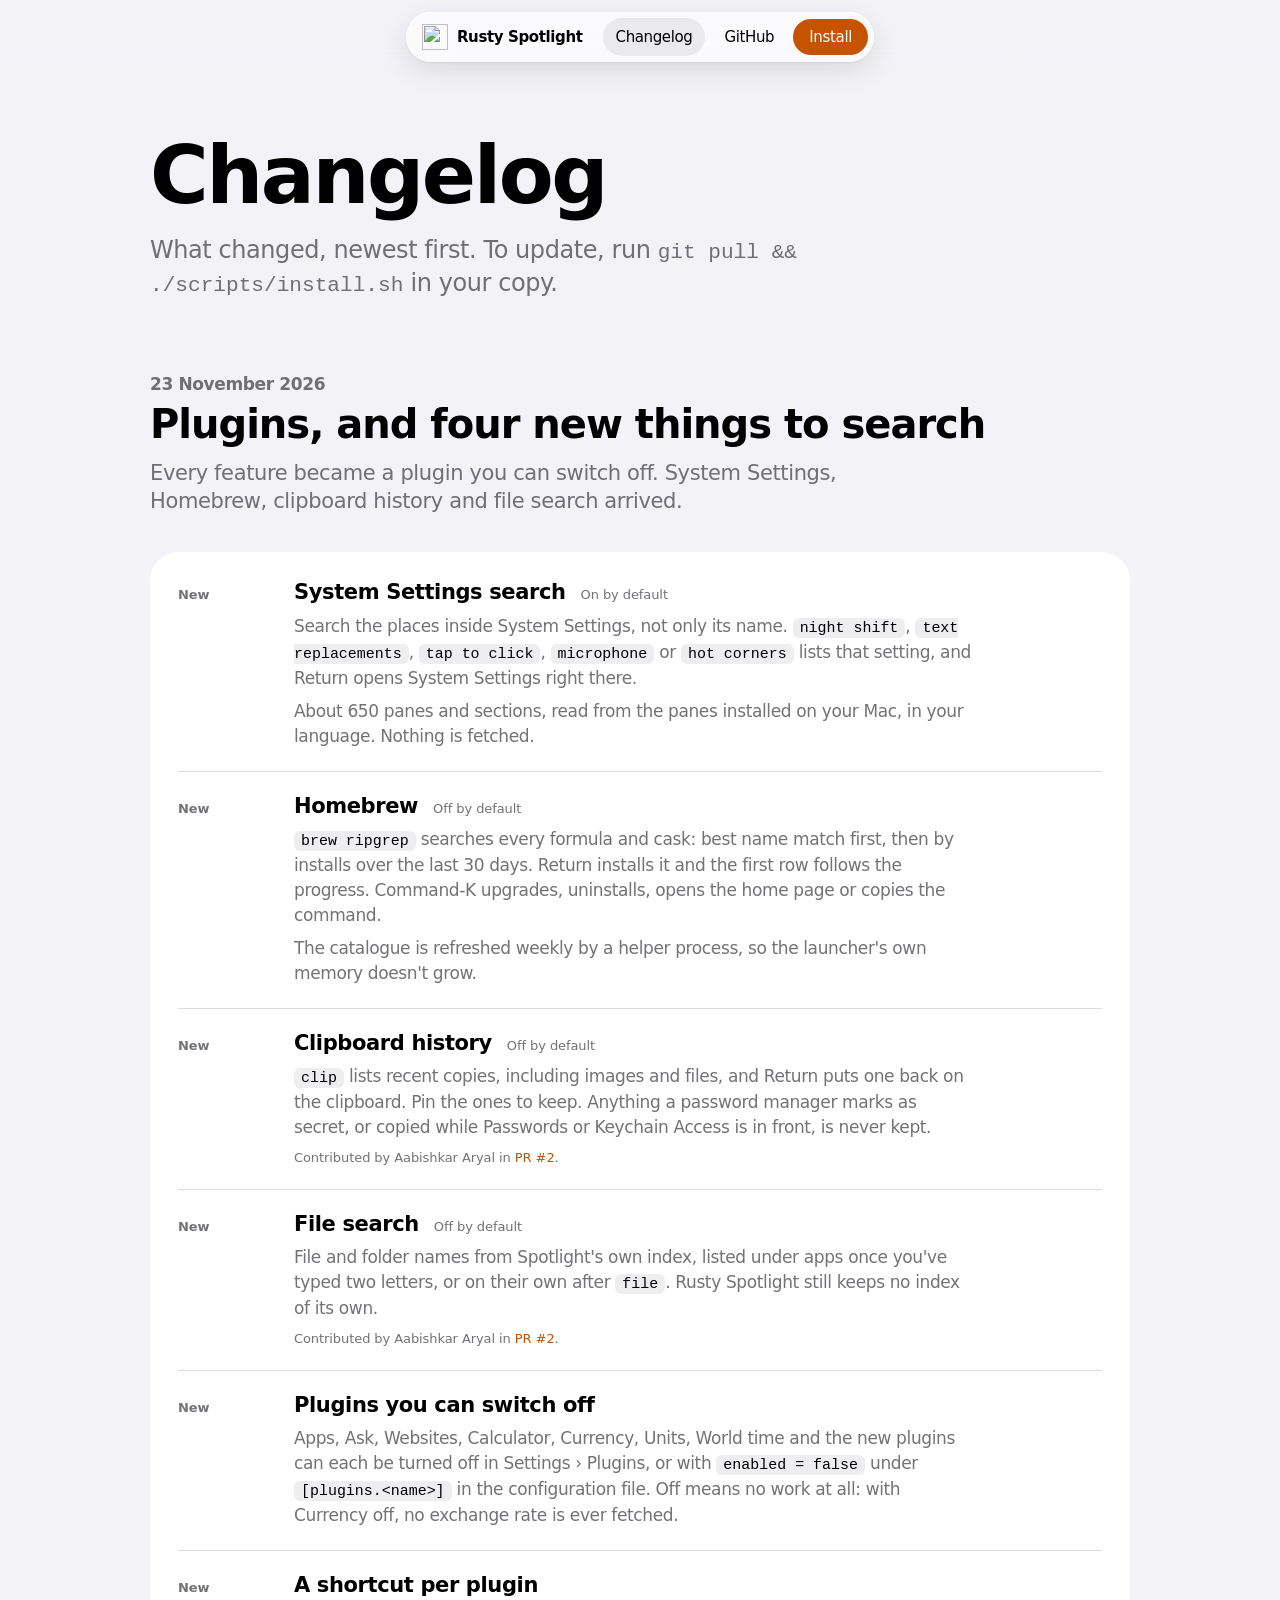
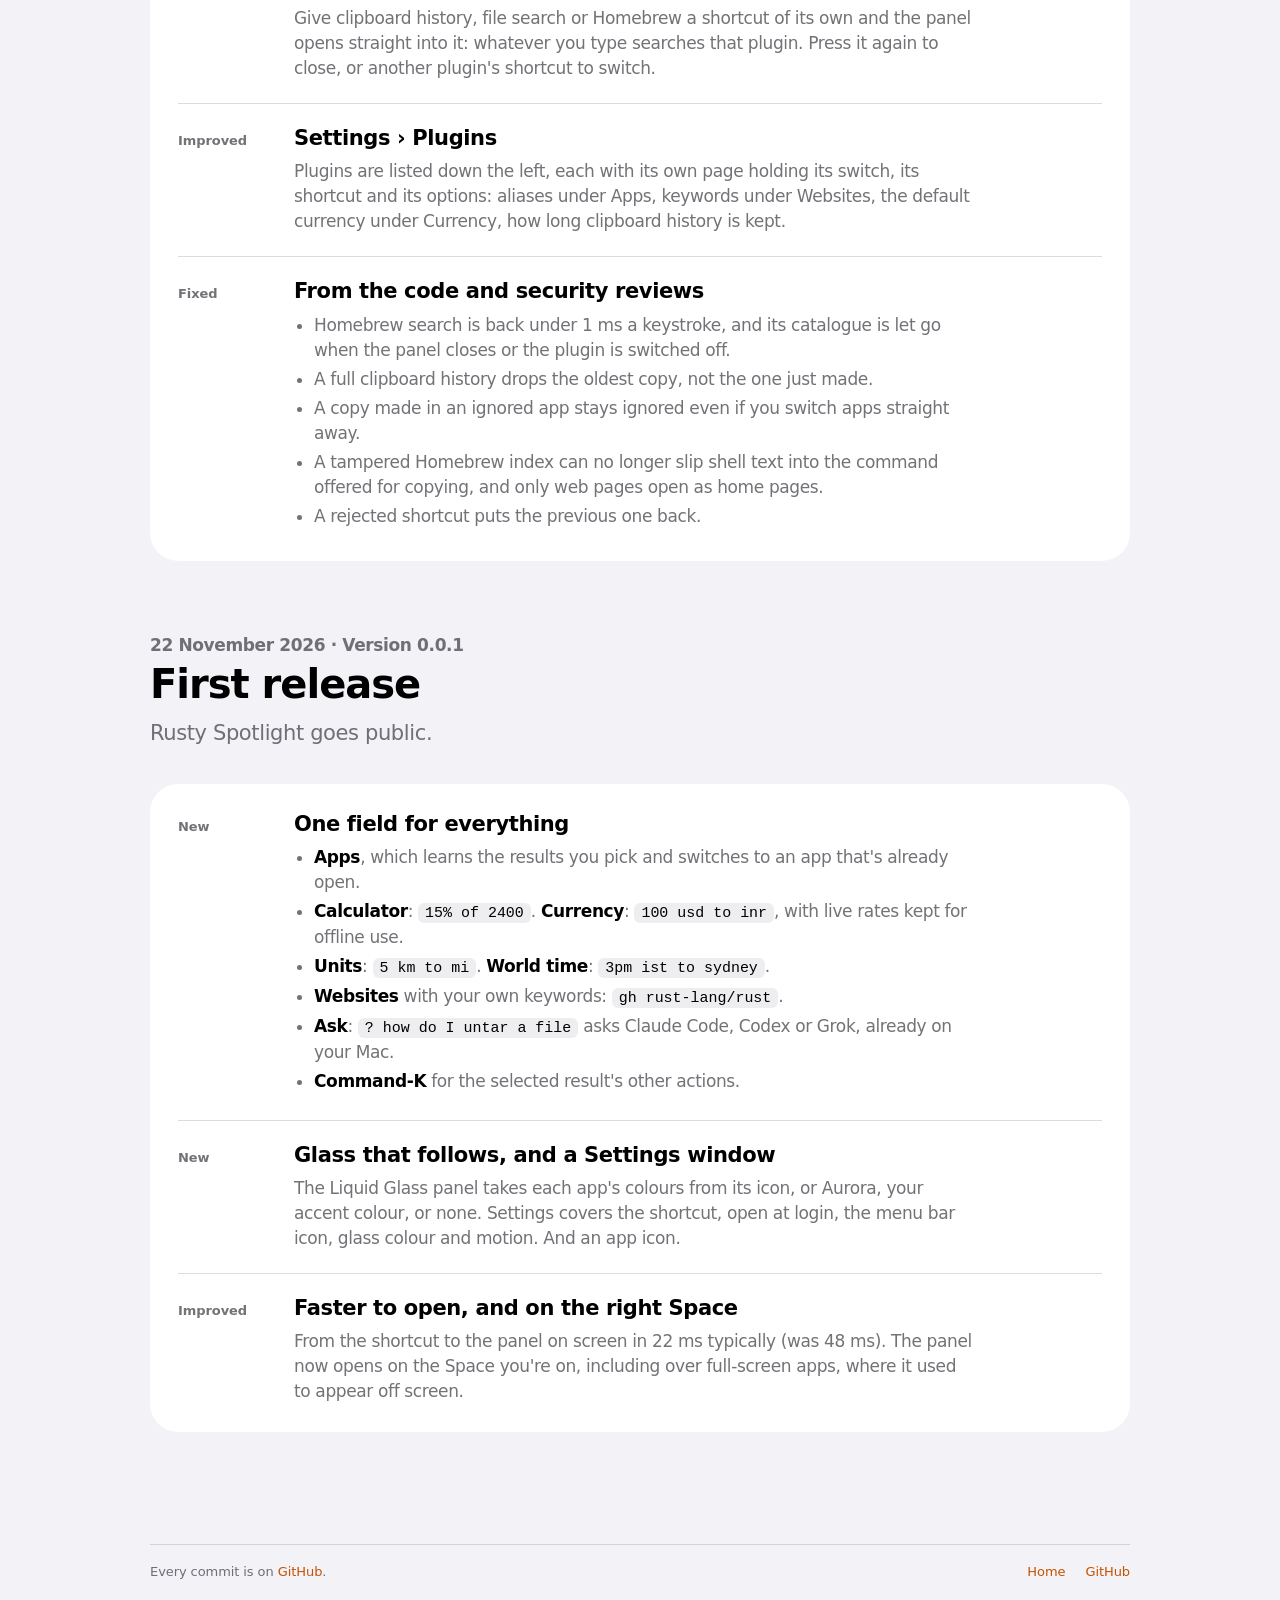
==== commit e7477b07: "Website: rebuilt to Apple's Human Interface Guidelines Liquid Glass for the functional layer only (a" ====
--- a/site/changelog.html
+++ b/site/changelog.html
@@ -12,38 +12,36 @@
 <link rel="icon" href="AppIcon.png">
 <link rel="stylesheet" href="style.css">
 <!--
-  Adding to the changelog: put the newest day first in <main>, as a
-  <section class="day"> with its date in the margin, then one
-  <article class="entry"> per feature or fix. Kinds: New (class "kind new"),
-  Improved, Fixed. Plain words: what it does for someone using it, and what
-  to type to try it. Then update the "New" line at the top of index.html.
+  Adding to the changelog: put the newest day first in main, as a
+  section.day with its date, a title, and one article.entry per feature or
+  fix inside the "tile list". Kinds: New, Improved, Fixed. Plain words: what
+  it does for someone using it, and what to type to try it. Then update the
+  "New" line at the top of index.html.
 -->
 </head>
 <body>
+<div class="edge" aria-hidden="true"></div>
 <div class="wrap">
-  <header class="masthead">
-    <a class="wordmark" href="./"><img src="AppIcon.png" alt="">Rusty Spotlight</a>
-    <nav>
-      <a href="changelog.html" aria-current="page">Changelog</a>
-      <a class="gh" href="https://github.com/blackkspydo/rusty-spotlight">GitHub</a>
-      <a class="button" href="./#install">Install</a>
-    </nav>
+  <header class="toolbar glass">
+    <a class="name" href="./"><img src="AppIcon.png" alt="">Rusty Spotlight</a>
+    <a class="item" href="changelog.html" aria-current="page">Changelog</a>
+    <a class="item gh" href="https://github.com/blackkspydo/rusty-spotlight">GitHub</a>
+    <a class="button small" href="./#install">Install</a>
   </header>
 
   <div class="pagehead">
     <h1>Changelog</h1>
-    <p class="deck">What changed, newest first. To get it, run <code>git pull &amp;&amp; ./scripts/install.sh</code> in your copy.</p>
+    <p class="lead">What changed, newest first. To update, run <code>git pull &amp;&amp; ./scripts/install.sh</code> in your copy.</p>
   </div>
 
   <main>
     <section class="day" id="2026-11-23">
-      <p class="date label"><b>23 November 2026</b></p>
-      <div class="entries">
+      <p class="date">23 November 2026</p>
         <h2>Plugins, and four new things to search</h2>
-        <p class="deck">Every feature became a plugin you can switch off. System Settings, Homebrew, clipboard history and file search arrived.</p>
-
+        <p class="lead">Every feature became a plugin you can switch off. System Settings, Homebrew, clipboard history and file search arrived.</p>
+        <div class="tile list">
         <article class="entry">
-          <span class="kind new">New</span>
+          <span class="kind">New</span>
           <div>
             <h3>System Settings search <span class="state">On by default</span></h3>
             <p>Search the places inside System Settings, not only its name. <code>night shift</code>, <code>text replacements</code>, <code>tap to click</code>, <code>microphone</code> or <code>hot corners</code> lists that setting, and Return opens System Settings right there.</p>
@@ -52,7 +50,7 @@
         </article>
 
         <article class="entry">
-          <span class="kind new">New</span>
+          <span class="kind">New</span>
           <div>
             <h3>Homebrew <span class="state">Off by default</span></h3>
             <p><code>brew ripgrep</code> searches every formula and cask: best name match first, then by installs over the last 30 days. Return installs it and the first row follows the progress. Command-K upgrades, uninstalls, opens the home page or copies the command.</p>
@@ -61,7 +59,7 @@
         </article>
 
         <article class="entry">
-          <span class="kind new">New</span>
+          <span class="kind">New</span>
           <div>
             <h3>Clipboard history <span class="state">Off by default</span></h3>
             <p><code>clip</code> lists recent copies, including images and files, and Return puts one back on the clipboard. Pin the ones to keep. Anything a password manager marks as secret, or copied while Passwords or Keychain Access is in front, is never kept.</p>
@@ -70,7 +68,7 @@
         </article>
 
         <article class="entry">
-          <span class="kind new">New</span>
+          <span class="kind">New</span>
           <div>
             <h3>File search <span class="state">Off by default</span></h3>
             <p>File and folder names from Spotlight's own index, listed under apps once you've typed two letters, or on their own after <code>file</code>. Rusty Spotlight still keeps no index of its own.</p>
@@ -79,7 +77,7 @@
         </article>
 
         <article class="entry">
-          <span class="kind new">New</span>
+          <span class="kind">New</span>
           <div>
             <h3>Plugins you can switch off</h3>
             <p>Apps, Ask, Websites, Calculator, Currency, Units, World time and the new plugins can each be turned off in Settings › Plugins, or with <code>enabled = false</code> under <code>[plugins.&lt;name&gt;]</code> in the configuration file. Off means no work at all: with Currency off, no exchange rate is ever fetched.</p>
@@ -87,7 +85,7 @@
         </article>
 
         <article class="entry">
-          <span class="kind new">New</span>
+          <span class="kind">New</span>
           <div>
             <h3>A shortcut per plugin</h3>
             <p>Give clipboard history, file search or Homebrew a shortcut of its own and the panel opens straight into it: whatever you type searches that plugin. Press it again to close, or another plugin's shortcut to switch.</p>
@@ -115,17 +113,16 @@
             </ul>
           </div>
         </article>
-      </div>
-    </section>
+        </div>
+</section>
 
     <section class="day" id="2026-11-22">
-      <p class="date label"><b>22 November 2026</b>Version 0.0.1</p>
-      <div class="entries">
+      <p class="date">22 November 2026 · Version 0.0.1</p>
         <h2>First release</h2>
-        <p class="deck">Rusty Spotlight goes public.</p>
-
+        <p class="lead">Rusty Spotlight goes public.</p>
+        <div class="tile list">
         <article class="entry">
-          <span class="kind new">New</span>
+          <span class="kind">New</span>
           <div>
             <h3>One field for everything</h3>
             <ul>
@@ -140,7 +137,7 @@
         </article>
 
         <article class="entry">
-          <span class="kind new">New</span>
+          <span class="kind">New</span>
           <div>
             <h3>Glass that follows, and a Settings window</h3>
             <p>The Liquid Glass panel takes each app's colours from its icon, or Aurora, your accent colour, or none. Settings covers the shortcut, open at login, the menu bar icon, glass colour and motion. And an app icon.</p>
@@ -154,11 +151,11 @@
             <p>From the shortcut to the panel on screen in 22 ms typically (was 48 ms). The panel now opens on the Space you're on, including over full-screen apps, where it used to appear off screen.</p>
           </div>
         </article>
-      </div>
-    </section>
+        </div>
+</section>
   </main>
 
-  <footer class="colophon">
+  <footer class="foot footnote">
     <p>Every commit is on <a href="https://github.com/blackkspydo/rusty-spotlight/commits/main">GitHub</a>.</p>
     <nav><a href="./">Home</a><a href="https://github.com/blackkspydo/rusty-spotlight">GitHub</a></nav>
   </footer>
--- a/site/style.css
+++ b/site/style.css
@@ -1,254 +1,275 @@
-/* Rusty Spotlight's website. The rules behind these styles are in DESIGN.md. */
+/* Rusty Spotlight's website, built to Apple's Human Interface Guidelines.
+   The rules, and where in the HIG each comes from, are in DESIGN.md. */
 
 :root {
-  --paper: #f3efe6;
-  --paper-2: #e9e4d8;
-  --ink: #1a1815;
-  --ink-2: #56514a;
-  --ink-3: #8b857b;
-  --rule: rgba(26, 24, 21, 0.16);
-  --rust: #b3410f;
-  --field: #b3410f;
-  --field-deep: #8c300a;
-
-  --serif: ui-serif, "New York", "Iowan Old Style", "Palatino Linotype", Palatino, Georgia, serif;
-  --sans: -apple-system, BlinkMacSystemFont, "SF Pro Text", "Helvetica Neue", Helvetica, Arial, sans-serif;
+  /* System colours, light. */
+  --bg: #f2f2f7;                              /* systemGroupedBackground */
+  --tile: #ffffff;                            /* secondarySystemGroupedBackground */
+  --label: #000000;
+  --label-2: rgba(60, 60, 67, 0.72);
+  --label-3: rgba(60, 60, 67, 0.46);
+  --separator: rgba(60, 60, 67, 0.18);
+  --fill: rgba(118, 118, 128, 0.12);          /* tertiarySystemFill */
+  --fill-2: rgba(118, 118, 128, 0.2);
+  --tint: #c55300;                            /* orange, accessible variant: text and filled controls */
+  --on-tint: #ffffff;
+  --orange: #ff8d28;                          /* system orange: data, never text */
+  --green: #34c759;
+  --gray: #8e8e93;
+
+  /* Liquid Glass, regular variant. */
+  --glass: rgba(255, 255, 255, 0.62);
+  --glass-edge: inset 0 0 0 0.5px rgba(255, 255, 255, 0.7), inset 0 1px 0 rgba(255, 255, 255, 0.9), inset 0 -1px 0 rgba(0, 0, 0, 0.04);
+  --glass-shadow: 0 8px 28px rgba(0, 0, 0, 0.1), 0 1px 3px rgba(0, 0, 0, 0.06);
+
+  --sans: system-ui, -apple-system, BlinkMacSystemFont, "SF Pro Text", "Helvetica Neue", Helvetica, Arial, sans-serif;
   --mono: ui-monospace, "SF Mono", SFMono-Regular, Menlo, Consolas, monospace;
 
-  --page: 1120px;
-  --gutter: 24px;
-  --margin-col: 190px;
+  --page: 1024px;
+  --gutter: 22px;
+  --r-tile: 28px;
+  --pad: 28px;
+  --r-inner: 12px;                            /* sits inside a tile's padding, concentric with it */
 }
 @media (prefers-color-scheme: dark) {
   :root {
-    --paper: #151310;
-    --paper-2: #1f1c18;
-    --ink: #ece6da;
-    --ink-2: #b5ad9f;
-    --ink-3: #7f786d;
-    --rule: rgba(236, 230, 218, 0.15);
-    --rust: #ea7a40;
-    --field: #a63c0d;
-    --field-deep: #7c2a08;
+    --bg: #000000;
+    --tile: #1c1c1e;
+    --label: #ffffff;
+    --label-2: rgba(235, 235, 245, 0.68);
+    --label-3: rgba(235, 235, 245, 0.4);
+    --separator: rgba(84, 84, 88, 0.6);
+    --fill: rgba(118, 118, 128, 0.24);
+    --fill-2: rgba(118, 118, 128, 0.36);
+    --tint: #ffa056;
+    --on-tint: #1c1c1e;
+    --orange: #ff9230;
+    --green: #30d158;
+    --glass: rgba(44, 44, 48, 0.6);
+    --glass-edge: inset 0 0 0 0.5px rgba(255, 255, 255, 0.16), inset 0 1px 0 rgba(255, 255, 255, 0.22);
+    --glass-shadow: 0 8px 28px rgba(0, 0, 0, 0.5);
   }
 }
+/* Increase Contrast and Reduce Transparency, as the system offers them. */
+@media (prefers-contrast: more) {
+  :root { --label-2: var(--label); --label-3: var(--label); --separator: var(--label); --tint: #8a3a00; }
+}
+@media (prefers-contrast: more) and (prefers-color-scheme: dark) { :root { --tint: #ffc08f; } }
+@media (prefers-reduced-transparency: reduce) {
+  :root { --glass: var(--tile); }
+  .glass, .panel { -webkit-backdrop-filter: none !important; backdrop-filter: none !important; }
+  .panel { background: #1c1c1e !important; }
+}
 
 * { box-sizing: border-box; }
-html { -webkit-text-size-adjust: 100%; scroll-behavior: smooth; }
+html { -webkit-text-size-adjust: 100%; scroll-behavior: smooth; scroll-padding-top: 84px; }
 body {
-  margin: 0;
-  background: var(--paper);
-  color: var(--ink);
-  font: 17px/1.55 var(--sans);
+  margin: 0; background: var(--bg); color: var(--label);
+  font: 400 17px/1.47 var(--sans); letter-spacing: -0.022em;
   -webkit-font-smoothing: antialiased;
 }
-a { color: inherit; text-decoration: underline; text-decoration-color: var(--rust); text-decoration-thickness: 1.5px; text-underline-offset: 3px; }
-a:hover { color: var(--rust); }
-:focus-visible { outline: 2px solid var(--rust); outline-offset: 3px; border-radius: 2px; }
-::selection { background: var(--rust); color: #fff; }
-
+a { color: var(--tint); text-decoration: none; }
+a:hover { text-decoration: underline; }
+:focus-visible { outline: 3px solid color-mix(in srgb, var(--tint) 60%, transparent); outline-offset: 2px; border-radius: 6px; }
 .wrap { max-width: var(--page); margin: 0 auto; padding: 0 var(--gutter); }
 
-/* ── Type ─────────────────────────────────────────────── */
-h1, h2, h3 { font-family: var(--serif); font-weight: 400; margin: 0; text-wrap: balance; }
-h1 { font-size: clamp(42px, 6.6vw, 88px); line-height: 1.0; letter-spacing: -0.025em; }
-h2 { font-size: clamp(30px, 3.6vw, 44px); line-height: 1.08; letter-spacing: -0.018em; }
-h3 { font-size: 23px; line-height: 1.2; letter-spacing: -0.01em; }
-p { margin: 0; }
-.deck { font-size: clamp(18px, 1.7vw, 21px); line-height: 1.5; color: var(--ink-2); max-width: 34em; }
-.label { font: 500 12px/1.4 var(--mono); letter-spacing: 0.08em; text-transform: uppercase; color: var(--ink-3); }
-.small { font-size: 14px; color: var(--ink-3); }
-code, kbd, .mono { font-family: var(--mono); }
+/* ── Type: the system's text styles, scaled for a page ── */
+h1, h2, h3, p { margin: 0; }
+h1 { font-size: clamp(44px, 7.4vw, 80px); line-height: 1.05; font-weight: 700; letter-spacing: -0.03em; text-wrap: balance; }
+h2 { font-size: clamp(32px, 4.6vw, 48px); line-height: 1.08; font-weight: 700; letter-spacing: -0.025em; text-wrap: balance; }
+h3 { font-size: 21px; line-height: 1.2; font-weight: 600; letter-spacing: -0.018em; }
+.lead { font-size: clamp(19px, 2vw, 24px); line-height: 1.38; letter-spacing: -0.018em; color: var(--label-2); text-wrap: pretty; }
+.eyebrow { font-size: 17px; font-weight: 600; color: var(--label-2); }
+.footnote { font-size: 13px; line-height: 1.4; letter-spacing: -0.006em; color: var(--label-2); }
+code, kbd, .mono { font-family: var(--mono); letter-spacing: 0; }
 code { font-size: 0.88em; }
 kbd {
-  display: inline-block; font-size: 12px; line-height: 1; padding: 4px 6px 3px; min-width: 22px; text-align: center;
-  border: 1px solid var(--ink-2); border-bottom-width: 2px; border-radius: 5px; color: var(--ink); background: var(--paper);
-  vertical-align: 1px; white-space: nowrap;
-}
-
-/* ── Masthead ─────────────────────────────────────────── */
-.masthead { display: flex; align-items: center; justify-content: space-between; gap: 16px; padding: 18px 0; border-bottom: 1px solid var(--rule); }
-.wordmark { white-space: nowrap; display: inline-flex; align-items: center; gap: 10px; font: 400 21px/1 var(--serif); letter-spacing: -0.01em; text-decoration: none; }
-.wordmark:hover { color: inherit; }
-.wordmark img { width: 28px; height: 28px; }
-.masthead nav { display: flex; align-items: center; gap: 22px; font-size: 15px; }
-.masthead nav a { text-decoration: none; color: var(--ink-2); }
-.masthead nav a:hover, .masthead nav a[aria-current] { color: var(--ink); }
-.masthead nav a[aria-current] { text-decoration: underline; text-decoration-color: var(--rust); text-decoration-thickness: 1.5px; }
-
+  display: inline-block; min-width: 24px; padding: 3px 7px; text-align: center; font-size: 13px; line-height: 1.3;
+  border-radius: 7px; background: var(--fill); color: var(--label); white-space: nowrap;
+}
+
+/* ── Liquid Glass: the functional layer only (toolbar, buttons, the panel) ── */
+.glass {
+  background: var(--glass);
+  -webkit-backdrop-filter: blur(22px) saturate(180%); backdrop-filter: blur(22px) saturate(180%);
+  box-shadow: var(--glass-edge), var(--glass-shadow);
+}
+
+/* The toolbar floats; the page scrolls beneath it and fades at the edge. */
+.toolbar {
+  position: sticky; top: 12px; z-index: 10; margin: 12px auto 0; width: fit-content; max-width: 100%;
+  display: flex; align-items: center; gap: 6px; padding: 6px 6px 6px 16px; border-radius: 999px;
+}
+.toolbar .name { display: inline-flex; align-items: center; gap: 9px; margin-right: 14px; font-size: 15px; font-weight: 600; color: var(--label); white-space: nowrap; }
+.toolbar .name img { width: 26px; height: 26px; }
+.toolbar a:hover { text-decoration: none; }
+.toolbar .item { padding: 8px 13px; border-radius: 999px; font-size: 15px; color: var(--label); }
+.toolbar .item:hover, .toolbar .item[aria-current] { background: var(--fill); }
+.edge { position: fixed; top: 0; left: 0; right: 0; height: 76px; z-index: 9; pointer-events: none; background: linear-gradient(var(--bg) 10%, transparent); }
+
+/* Buttons are capsules. One prominent, tinted action per view. */
 .button {
-  display: inline-block; padding: 11px 20px; border-radius: 6px; border: 1px solid var(--ink);
-  background: var(--ink); color: var(--paper); font: 500 15px/1.2 var(--sans); text-decoration: none;
-}
-.button:hover { background: var(--rust); border-color: var(--rust); color: #fff; }
-.masthead .button { padding: 8px 14px; font-size: 14px; color: var(--paper); }
-.arrow { text-decoration: none; border-bottom: 1.5px solid var(--rust); padding-bottom: 1px; font-weight: 500; font-size: 15px; }
+  display: inline-flex; align-items: center; justify-content: center; min-height: 44px; padding: 0 22px; border: 0; border-radius: 999px;
+  font: 500 17px/1 var(--sans); letter-spacing: -0.022em; cursor: pointer; white-space: nowrap;
+  background: var(--tint); color: var(--on-tint); transition: transform 0.18s ease, filter 0.18s ease;
+}
+.button:hover { text-decoration: none; filter: brightness(1.08); }
+.button:active { transform: scale(0.96); filter: brightness(0.94); }
+.button.small { min-height: 36px; padding: 0 16px; font-size: 15px; }
+.more::after { content: " ›"; }
 
 /* ── Hero ─────────────────────────────────────────────── */
-.hero { padding: 64px 0 0; }
-.hero .latest { display: inline-block; margin-bottom: 28px; text-decoration: none; }
-.hero .latest b { color: var(--rust); font-weight: 500; }
-.hero .latest:hover { color: var(--ink); }
-.hero h1 { max-width: 11.5em; }
-.hero h1 em { font-style: italic; color: var(--rust); }
-.hero .deck { margin-top: 26px; }
-.hero .actions { display: flex; align-items: center; flex-wrap: wrap; gap: 14px 26px; margin-top: 30px; }
-
-/* The field: one flat colour, the shortcut set huge behind the glass. */
-.field {
-  position: relative; margin-top: 56px; border-radius: 10px; overflow: hidden;
-  background: var(--field); min-height: 500px; padding: 72px 20px 84px;
-}
-.field .behind {
-  position: absolute; inset: 0; display: flex; align-items: center; justify-content: center; pointer-events: none;
-  font: 400 clamp(84px, 19vw, 230px)/0.8 var(--serif); letter-spacing: -0.035em; padding-top: 90px; color: var(--field-deep); white-space: nowrap; user-select: none;
-}
-.field .note { position: absolute; left: 20px; right: 20px; bottom: 20px; display: flex; justify-content: space-between; gap: 16px; flex-wrap: wrap; font: 500 12px/1.4 var(--mono); letter-spacing: 0.04em; color: rgba(255, 240, 228, 0.82); }
-
+.hero { padding: 72px 0 0; text-align: center; }
+.hero .eyebrow a { color: var(--tint); }
+.hero h1 { margin-top: 14px; }
+.hero .lead { max-width: 30em; margin: 20px auto 0; }
+.hero .actions { display: flex; align-items: center; justify-content: center; flex-wrap: wrap; gap: 14px 26px; margin-top: 28px; }
+
+/* The stage: something rich for the glass to sit on. Crisp shapes, drawn here. */
+.stage {
+  position: relative; margin-top: 52px; border-radius: var(--r-tile); overflow: hidden; text-align: left;
+  min-height: 540px; padding: 76px 20px 88px; background: #0d0d14;
+}
+.stage .art { position: absolute; inset: 0; width: 100%; height: 100%; }
+.stage .caption { position: absolute; left: 0; right: 0; bottom: 22px; padding: 0 24px; text-align: center; font-size: 13px; letter-spacing: -0.006em; color: rgba(255, 255, 255, 0.78); }
+
+/* The panel is the product: clear glass over a rich background, dimmed for legibility. */
 .panel {
-  position: relative; max-width: 640px; margin: 0 auto; border-radius: 26px; color: #fff;
-  background: rgba(30, 17, 10, 0.52);
-  -webkit-backdrop-filter: blur(28px) saturate(160%); backdrop-filter: blur(28px) saturate(160%);
-  box-shadow: inset 0 0 0 1px rgba(255, 255, 255, 0.16), inset 0 1px 0 rgba(255, 255, 255, 0.22), 0 30px 60px rgba(40, 12, 0, 0.35);
-}
-.panel .ask { display: flex; align-items: center; gap: 12px; padding: 0 20px; height: 60px; }
-.panel .ask svg { flex: none; opacity: 0.7; }
-.panel input {
-  flex: 1; min-width: 0; height: 60px; border: 0; outline: 0; background: none; color: #fff;
-  font: 400 22px/1 var(--sans); letter-spacing: -0.01em; caret-color: #ffb48a;
-}
-.panel input::placeholder { color: rgba(255, 255, 255, 0.45); }
-.rows { list-style: none; margin: 0; padding: 0 8px; overflow: hidden; max-height: 0; transition: max-height 0.32s cubic-bezier(0.3, 1.2, 0.4, 1); }
-.panel.open .rows { max-height: 330px; padding-bottom: 8px; border-top: 1px solid rgba(255, 255, 255, 0.12); padding-top: 8px; }
-.row { display: flex; align-items: center; gap: 12px; padding: 8px 12px; border-radius: 14px; cursor: default; }
-.row[aria-selected="true"] { background: rgba(255, 255, 255, 0.16); }
-.row .glyph { flex: none; width: 34px; height: 34px; border-radius: 9px; display: grid; place-items: center; background: rgba(255, 255, 255, 0.14); font: 500 16px/1 var(--mono); }
+  --row: #8e8e93;
+  position: relative; max-width: 640px; margin: 0 auto; border-radius: 28px; color: #fff; isolation: isolate;
+  background: rgba(18, 18, 22, 0.42);
+  -webkit-backdrop-filter: blur(30px) saturate(190%); backdrop-filter: blur(30px) saturate(190%);
+  box-shadow: inset 0 0 0 0.5px rgba(255, 255, 255, 0.28), inset 0 1.5px 0 rgba(255, 255, 255, 0.34), inset 0 -1px 0 rgba(255, 255, 255, 0.08), 0 30px 70px rgba(0, 0, 0, 0.45);
+}
+/* The glass takes the selected row's colour, as the app's does. */
+.panel::before {
+  content: ""; position: absolute; inset: 0; z-index: -1; border-radius: inherit; background-color: var(--row); opacity: 0.26;
+  -webkit-mask-image: linear-gradient(120deg, #000, transparent 75%); mask-image: linear-gradient(120deg, #000, transparent 75%);
+  transition: background-color 0.5s ease;
+}
+.panel .ask { display: flex; align-items: center; gap: 12px; padding: 0 22px; height: 62px; }
+.panel .ask svg { flex: none; opacity: 0.72; }
+.panel input { flex: 1; min-width: 0; height: 62px; border: 0; outline: 0; background: none; color: #fff; font: 400 23px/1 var(--sans); letter-spacing: -0.02em; caret-color: var(--orange); }
+.panel input::placeholder { color: rgba(255, 255, 255, 0.5); }
+.rows { list-style: none; margin: 0; padding: 0 8px; overflow: hidden; max-height: 0; transition: max-height 0.38s cubic-bezier(0.3, 1.25, 0.4, 1); }
+.panel.open .rows { max-height: 340px; padding: 8px; border-top: 0.5px solid rgba(255, 255, 255, 0.2); }
+.row { display: flex; align-items: center; gap: 12px; padding: 8px 12px; border-radius: 20px; cursor: default; }
+.row[aria-selected="true"] { background: rgba(255, 255, 255, 0.18); }
+.row .glyph { flex: none; width: 36px; height: 36px; border-radius: 9px; display: grid; place-items: center; font: 600 17px/1 var(--sans); color: #fff; box-shadow: inset 0 1px 0 rgba(255, 255, 255, 0.35); }
 .row .what { flex: 1; min-width: 0; }
-.row .title, .row .sub { display: block; }
-.row .title { font-size: 16px; line-height: 1.25; white-space: nowrap; overflow: hidden; text-overflow: ellipsis; }
-.row.answer .title { font-size: 22px; letter-spacing: -0.01em; }
-.row .sub { font-size: 12.5px; line-height: 1.3; color: rgba(255, 255, 255, 0.6); white-space: nowrap; overflow: hidden; text-overflow: ellipsis; }
-.row .do { flex: none; font: 500 11.5px/1 var(--mono); color: rgba(255, 255, 255, 0.6); visibility: hidden; }
+.row .title, .row .sub { display: block; white-space: nowrap; overflow: hidden; text-overflow: ellipsis; }
+.row .title { font-size: 17px; line-height: 1.25; }
+.row.answer .title { font-size: 24px; font-weight: 500; letter-spacing: -0.02em; }
+.row .sub { font-size: 13px; line-height: 1.3; letter-spacing: -0.006em; color: rgba(255, 255, 255, 0.66); }
+.row .do { flex: none; font-size: 12px; padding: 4px 9px; border-radius: 999px; background: rgba(255, 255, 255, 0.16); color: rgba(255, 255, 255, 0.9); visibility: hidden; }
 .row[aria-selected="true"] .do { visibility: visible; }
 
-/* ── Sections: a margin column for the number, the matter beside it ── */
-.section { display: grid; grid-template-columns: var(--margin-col) minmax(0, 1fr); gap: 0 32px; padding: 88px 0 0; }
-.section > .label { padding-top: 14px; border-top: 1px solid var(--ink); align-self: start; }
-.section > .label b { display: block; color: var(--ink); font-weight: 500; margin-bottom: 2px; }
-.section > .matter { border-top: 1px solid var(--ink); padding-top: 12px; }
-.section h2 + .deck { margin-top: 16px; }
-
-/* ── Phrasebook ───────────────────────────────────────── */
-.phrases { margin-top: 36px; border-top: 1px solid var(--rule); }
-.phrase { display: grid; grid-template-columns: 150px minmax(0, 1.05fr) minmax(0, 1.3fr); gap: 4px 24px; align-items: baseline; padding: 15px 0; border-bottom: 1px solid var(--rule); }
-.phrase .who { font: 500 12px/1.4 var(--mono); letter-spacing: 0.08em; text-transform: uppercase; color: var(--ink-3); }
-.phrase .who i { font-style: normal; text-transform: none; letter-spacing: 0; display: block; }
-.phrase .say { display: flex; flex-wrap: wrap; gap: 6px 8px; }
-.phrase .means { color: var(--ink-2); font-size: 16px; }
-.phrase .means b { color: var(--ink); font-weight: 500; }
-button.try, span.typed {
-  font: 400 15px/1.3 var(--mono); color: var(--ink); background: var(--paper-2); border: 0; border-radius: 5px; padding: 4px 9px; text-align: left;
-}
-button.try { cursor: pointer; box-shadow: inset 0 -1.5px 0 var(--rust); }
-button.try:hover { background: var(--rust); color: #fff; }
-
-/* ── Plugins ──────────────────────────────────────────── */
-.plugins { margin-top: 36px; display: grid; grid-template-columns: 1.6fr 1fr; gap: 32px; }
-.plugins h3 { font: 500 12px/1.4 var(--mono); letter-spacing: 0.08em; text-transform: uppercase; color: var(--ink-3); padding-bottom: 10px; border-bottom: 1px solid var(--rule); }
-.plugins ul { list-style: none; margin: 0; padding: 0; columns: 2; column-gap: 32px; }
+/* ── Content layer: opaque tiles, no glass ────────────── */
+.section { padding-top: 112px; }
+.section > header { max-width: 44em; }
+.section h2 { margin-top: 6px; }
+.section .lead { margin-top: 16px; }
+.tile { background: var(--tile); border-radius: var(--r-tile); }
+.tiles { margin-top: 36px; display: grid; gap: 16px; }
+
+/* A grouped list, as in Settings: rows with inset separators. */
+.list { margin-top: 36px; padding: 6px 0; }
+.list > * { margin: 0 var(--pad); padding: 16px 0; border-bottom: 0.5px solid var(--separator); }
+.list > *:last-child { border-bottom: 0; }
+
+.phrase { display: grid; grid-template-columns: 150px minmax(0, 1fr) minmax(0, 1.25fr); gap: 6px 22px; align-items: baseline; }
+.phrase .who { font-weight: 600; }
+.phrase .who i { display: block; font-style: normal; font-weight: 400; font-size: 13px; letter-spacing: -0.006em; color: var(--label-2); }
+.phrase .say { display: flex; flex-wrap: wrap; gap: 8px; }
+.phrase .means { color: var(--label-2); }
+.phrase .means b { color: var(--label); font-weight: 600; }
+button.try, span.typed { font: 400 15px/1.3 var(--mono); border: 0; border-radius: 9px; padding: 6px 11px; background: var(--fill); color: var(--label); text-align: left; }
+/* Tint means "you can press this", and nothing else. */
+button.try { color: var(--tint); cursor: pointer; transition: transform 0.18s ease, background-color 0.18s ease; }
+button.try:hover { background: var(--fill-2); }
+button.try:active { transform: scale(0.95); }
+
+.plugins { grid-template-columns: 2fr 1fr; align-items: start; }
+.plugins .tile { padding: 22px var(--pad) 8px; }
+.plugins h3 { font-size: 13px; font-weight: 600; letter-spacing: -0.006em; color: var(--label-2); text-transform: uppercase; }
+.plugins ul { list-style: none; margin: 8px 0 0; padding: 0; columns: 2; column-gap: 40px; }
 .plugins .off ul { columns: 1; }
-.plugins li { display: flex; align-items: center; justify-content: space-between; gap: 12px; padding: 10px 0; border-bottom: 1px solid var(--rule); break-inside: avoid; font-size: 16px; }
-.switch { flex: none; width: 34px; height: 20px; border-radius: 10px; background: var(--rust); position: relative; }
-.switch::after { content: ""; position: absolute; top: 2px; right: 2px; width: 16px; height: 16px; border-radius: 50%; background: #fff; }
-.off .switch { background: var(--ink-3); opacity: 0.55; }
+.plugins li { display: flex; align-items: center; justify-content: space-between; gap: 12px; padding: 12px 0; border-bottom: 0.5px solid var(--separator); break-inside: avoid; }
+.plugins .off li:last-child, .plugins .on li:nth-child(4), .plugins .on li:last-child { border-bottom: 0; }
+.switch { flex: none; width: 51px; height: 31px; border-radius: 16px; background: var(--green); position: relative; }
+.switch::after { content: ""; position: absolute; top: 2px; right: 2px; width: 27px; height: 27px; border-radius: 50%; background: #fff; box-shadow: 0 3px 8px rgba(0, 0, 0, 0.15), 0 1px 1px rgba(0, 0, 0, 0.1); }
+.off .switch { background: var(--fill-2); }
 .off .switch::after { right: auto; left: 2px; }
-
-/* ── Weight ───────────────────────────────────────────── */
-.figures { margin-top: 36px; display: grid; grid-template-columns: repeat(4, minmax(0, 1fr)); border-top: 1px solid var(--rule); }
-.figure { padding: 18px 20px 20px 0; border-bottom: 1px solid var(--rule); }
-.figure + .figure { padding-left: 20px; border-left: 1px solid var(--rule); }
-.figure b { display: block; font: 400 clamp(38px, 4.4vw, 56px)/1 var(--serif); letter-spacing: -0.02em; }
-.figure b small { font-size: 0.45em; letter-spacing: 0; color: var(--ink-2); margin-left: 3px; }
-.figure span { display: block; margin-top: 10px; font-size: 15px; color: var(--ink-2); }
-.bars { margin-top: 36px; max-width: 640px; }
-.bars .label { margin-bottom: 12px; }
-.bar { display: grid; grid-template-columns: 130px minmax(0, 1fr); align-items: center; gap: 12px; font-size: 15px; padding: 5px 0; }
-.bar i { display: block; height: 22px; border-radius: 3px; background: var(--ink-3); position: relative; }
-.bar.ours i { background: var(--rust); }
-.bar i::after { content: attr(data-v); position: absolute; left: calc(100% + 8px); top: 50%; transform: translateY(-50%); font: 500 13px/1 var(--mono); font-style: normal; white-space: nowrap; color: var(--ink); }
-.bar .track { padding-right: 70px; }
-
-/* ── Film ─────────────────────────────────────────────── */
-figure.film { margin: 36px 0 0; }
-figure.film video, figure.film img { display: block; width: 100%; height: auto; border-radius: 8px; border: 1px solid var(--rule); background: #111; }
-figure.film figcaption { margin-top: 10px; }
-@media (prefers-reduced-motion: reduce) { figure.film video { display: none; } figure.film img { display: block !important; } }
-
-/* ── Install ──────────────────────────────────────────── */
-pre.shell {
-  position: relative; margin: 36px 0 0; padding: 20px 22px; overflow-x: auto; border-radius: 8px;
-  background: #1a1815; color: #ece6da; font: 14.5px/1.75 var(--mono);
-}
-@media (prefers-color-scheme: dark) { pre.shell { background: #0c0b09; border: 1px solid var(--rule); } }
-pre.shell .c { color: #8b857b; }
-pre.shell .copy { position: absolute; top: 12px; right: 12px; font: 500 12px/1 var(--mono); color: #ece6da; background: none; border: 1px solid rgba(236, 230, 218, 0.3); border-radius: 5px; padding: 6px 9px; cursor: pointer; }
-pre.shell .copy:hover { background: var(--rust); border-color: var(--rust); color: #fff; }
-ol.steps { list-style: none; counter-reset: step; margin: 28px 0 0; padding: 0; border-top: 1px solid var(--rule); }
-ol.steps li { counter-increment: step; display: grid; grid-template-columns: 40px minmax(0, 1fr); padding: 14px 0; border-bottom: 1px solid var(--rule); color: var(--ink-2); }
-ol.steps li::before { content: counter(step); font: 400 22px/1.2 var(--serif); color: var(--rust); }
-ol.steps b { color: var(--ink); font-weight: 500; }
-.after { margin-top: 18px; }
-
-/* ── Colophon ─────────────────────────────────────────── */
-.colophon { margin-top: 104px; padding: 22px 0 48px; border-top: 1px solid var(--ink); display: flex; justify-content: space-between; flex-wrap: wrap; gap: 12px 32px; font-size: 14px; color: var(--ink-3); }
-.colophon p { max-width: 36em; }
-.colophon nav { display: flex; gap: 20px; }
+.after { margin-top: 16px; padding: 0 var(--pad); }
+
+.figures { grid-template-columns: repeat(4, minmax(0, 1fr)); }
+.figure { padding: 24px var(--pad) 26px; }
+.figure b { display: block; font-size: clamp(40px, 5vw, 56px); line-height: 1; font-weight: 700; letter-spacing: -0.03em; }
+.figure b small { font-size: 0.42em; font-weight: 600; letter-spacing: -0.01em; color: var(--label-2); margin-left: 3px; }
+.figure span { display: block; margin-top: 12px; font-size: 15px; line-height: 1.35; letter-spacing: -0.014em; color: var(--label-2); }
+.bars { grid-column: 1 / -1; padding: 24px var(--pad); }
+.bars h3 { font-size: 17px; }
+.bar { display: grid; grid-template-columns: 150px minmax(0, 1fr); align-items: center; gap: 14px; margin-top: 14px; font-size: 15px; letter-spacing: -0.014em; }
+.bar .track { padding-right: 76px; }
+.bar i { display: block; height: 24px; border-radius: 12px; background: var(--gray); position: relative; }
+.bar.ours i { background: var(--orange); }
+.bar i::after { content: attr(data-v); position: absolute; left: calc(100% + 10px); top: 50%; transform: translateY(-50%); font-style: normal; font-weight: 600; white-space: nowrap; color: var(--label); }
+.bars .footnote { margin-top: 16px; }
+.film { grid-column: 1 / -1; margin: 0; overflow: hidden; }
+.film video, .film img { display: block; width: 100%; height: auto; }
+.film figcaption { padding: 14px var(--pad) 16px; }
+@media (prefers-reduced-motion: reduce) { .film video { display: none; } .film img { display: block !important; } }
+
+pre.shell { position: relative; margin: 36px 0 0; padding: 26px var(--pad); overflow-x: auto; border-radius: var(--r-tile); background: #1c1c1e; color: #f2f2f7; font: 14.5px/1.75 var(--mono); letter-spacing: 0; }
+pre.shell .c { color: #98989d; }
+pre.shell .copy { position: absolute; top: 14px; right: 14px; min-height: 32px; padding: 0 14px; border: 0; border-radius: 999px; font: 500 13px/1 var(--sans); color: #fff; background: rgba(120, 120, 128, 0.36); cursor: pointer; transition: transform 0.18s ease; }
+pre.shell .copy:hover { background: rgba(120, 120, 128, 0.5); }
+pre.shell .copy:active { transform: scale(0.94); }
+ol.steps { list-style: none; counter-reset: step; margin-top: 16px; }
+ol.steps li { counter-increment: step; display: grid; grid-template-columns: 44px minmax(0, 1fr); align-items: start; color: var(--label-2); }
+ol.steps li::before { content: counter(step); width: 28px; height: 28px; border-radius: 50%; display: grid; place-items: center; background: var(--fill); color: var(--label); font-size: 15px; font-weight: 600; }
+ol.steps b { color: var(--label); font-weight: 600; }
+
+.foot { margin-top: 112px; padding: 18px 0 44px; border-top: 0.5px solid var(--separator); display: flex; justify-content: space-between; flex-wrap: wrap; gap: 10px 32px; }
+.foot p { max-width: 44em; }
+.foot nav { display: flex; gap: 20px; font-size: 13px; }
 
 /* ── Changelog ────────────────────────────────────────── */
-.pagehead { padding: 64px 0 8px; }
-.pagehead .deck { margin-top: 20px; }
-.day { display: grid; grid-template-columns: var(--margin-col) minmax(0, 1fr); gap: 0 32px; padding-top: 64px; }
-.day > .date { padding-top: 14px; border-top: 1px solid var(--ink); align-self: start; position: sticky; top: 16px; }
-.day > .date b { display: block; color: var(--ink); font-weight: 500; margin-bottom: 2px; }
-.day > .entries { border-top: 1px solid var(--ink); padding-top: 12px; }
-.day .deck { margin-top: 14px; }
-.entry { display: grid; grid-template-columns: 96px minmax(0, 1fr); gap: 4px 20px; padding: 22px 0; border-bottom: 1px solid var(--rule); }
-.entry:first-of-type { margin-top: 28px; border-top: 1px solid var(--rule); }
-.entry .kind { font: 500 12px/1.4 var(--mono); letter-spacing: 0.08em; text-transform: uppercase; color: var(--ink-3); padding-top: 7px; }
-.entry .kind.new { color: var(--rust); }
-.entry h3 .state { font: 500 12px/1 var(--mono); letter-spacing: 0.04em; color: var(--ink-3); margin-left: 8px; white-space: nowrap; }
-.entry p, .entry ul { margin: 8px 0 0; color: var(--ink-2); font-size: 16px; max-width: 40em; }
-.entry ul { padding-left: 18px; }
+.pagehead { padding: 72px 0 0; }
+.pagehead .lead { margin-top: 16px; max-width: 30em; }
+.day { padding-top: 72px; }
+.day .date { font-size: 17px; font-weight: 600; color: var(--label-2); }
+.day h2 { margin-top: 6px; font-size: clamp(28px, 3.6vw, 40px); }
+.day .lead { margin-top: 12px; max-width: 34em; font-size: clamp(18px, 1.8vw, 21px); }
+.entry { display: grid; grid-template-columns: 96px minmax(0, 1fr); gap: 4px 20px; padding: 22px 0 !important; }
+.entry .kind { font-size: 13px; font-weight: 600; letter-spacing: -0.006em; color: var(--label-2); padding-top: 5px; }
+.entry .state { font-size: 13px; font-weight: 400; letter-spacing: -0.006em; color: var(--label-2); margin-left: 8px; white-space: nowrap; }
+.entry p, .entry ul { margin: 8px 0 0; color: var(--label-2); max-width: 40em; }
+.entry ul { padding-left: 20px; }
 .entry li { margin: 4px 0; }
-.entry li b { color: var(--ink); font-weight: 500; }
-.entry code { background: var(--paper-2); padding: 2px 6px; border-radius: 4px; color: var(--ink); }
-.entry .by { font-size: 14px; color: var(--ink-3); }
-
-/* ── Narrow screens ───────────────────────────────────── */
+.entry li b { color: var(--label); font-weight: 600; }
+.entry code { background: var(--fill); padding: 2px 7px; border-radius: 6px; color: var(--label); }
+.entry .by { font-size: 13px; letter-spacing: -0.006em; }
+
+/* ── Narrow windows ───────────────────────────────────── */
 @media (max-width: 860px) {
-  .section, .day { grid-template-columns: minmax(0, 1fr); }
-  .section > .matter, .day > .entries { border-top: 0; padding-top: 18px; }
-  .day > .date { position: static; }
-  .section > .label b, .day > .date b { display: inline; margin-right: 10px; }
   .phrase { grid-template-columns: minmax(0, 1fr); }
   .plugins { grid-template-columns: minmax(0, 1fr); }
   .figures { grid-template-columns: repeat(2, minmax(0, 1fr)); }
-  .figure:nth-child(3) { padding-left: 0; border-left: 0; }
 }
 @media (max-width: 560px) {
-  :root { --gutter: 16px; }
-  body { font-size: 16px; }
-  .masthead nav { gap: 14px; }
-  .wordmark { font-size: 19px; gap: 8px; }
-  .wordmark img { width: 24px; height: 24px; }
-  .masthead nav .gh { display: none; }
-  .hero { padding-top: 40px; }
-  .field { margin: 40px calc(var(--gutter) * -1) 0; border-radius: 0; padding: 44px 12px 96px; min-height: 460px; }
-  .panel input { font-size: 19px; }
-  .section { padding-top: 64px; }
+  :root { --gutter: 16px; --pad: 20px; --r-tile: 24px; }
+  .toolbar { padding-left: 12px; }
+  .toolbar .name { margin-right: 4px; }
+  .toolbar .gh { display: none; }
+  .hero { padding-top: 48px; }
+  .stage { margin-top: 40px; padding: 40px 12px 104px; min-height: 480px; }
+  .panel input { font-size: 20px; }
+  .section { padding-top: 80px; }
   .plugins ul { columns: 1; }
+  .plugins .on li:nth-child(4) { border-bottom: 0.5px solid var(--separator); }
   .entry { grid-template-columns: minmax(0, 1fr); }
   .entry .kind { padding-top: 0; }
-  .bar { grid-template-columns: 96px minmax(0, 1fr); }
-}
-@media (prefers-reduced-motion: reduce) { html { scroll-behavior: auto; } .rows { transition: none; } }
+  .bar { grid-template-columns: 104px minmax(0, 1fr); }
+}
+@media (prefers-reduced-motion: reduce) { html { scroll-behavior: auto; } .rows, .button, button.try, .panel::before { transition: none; } }
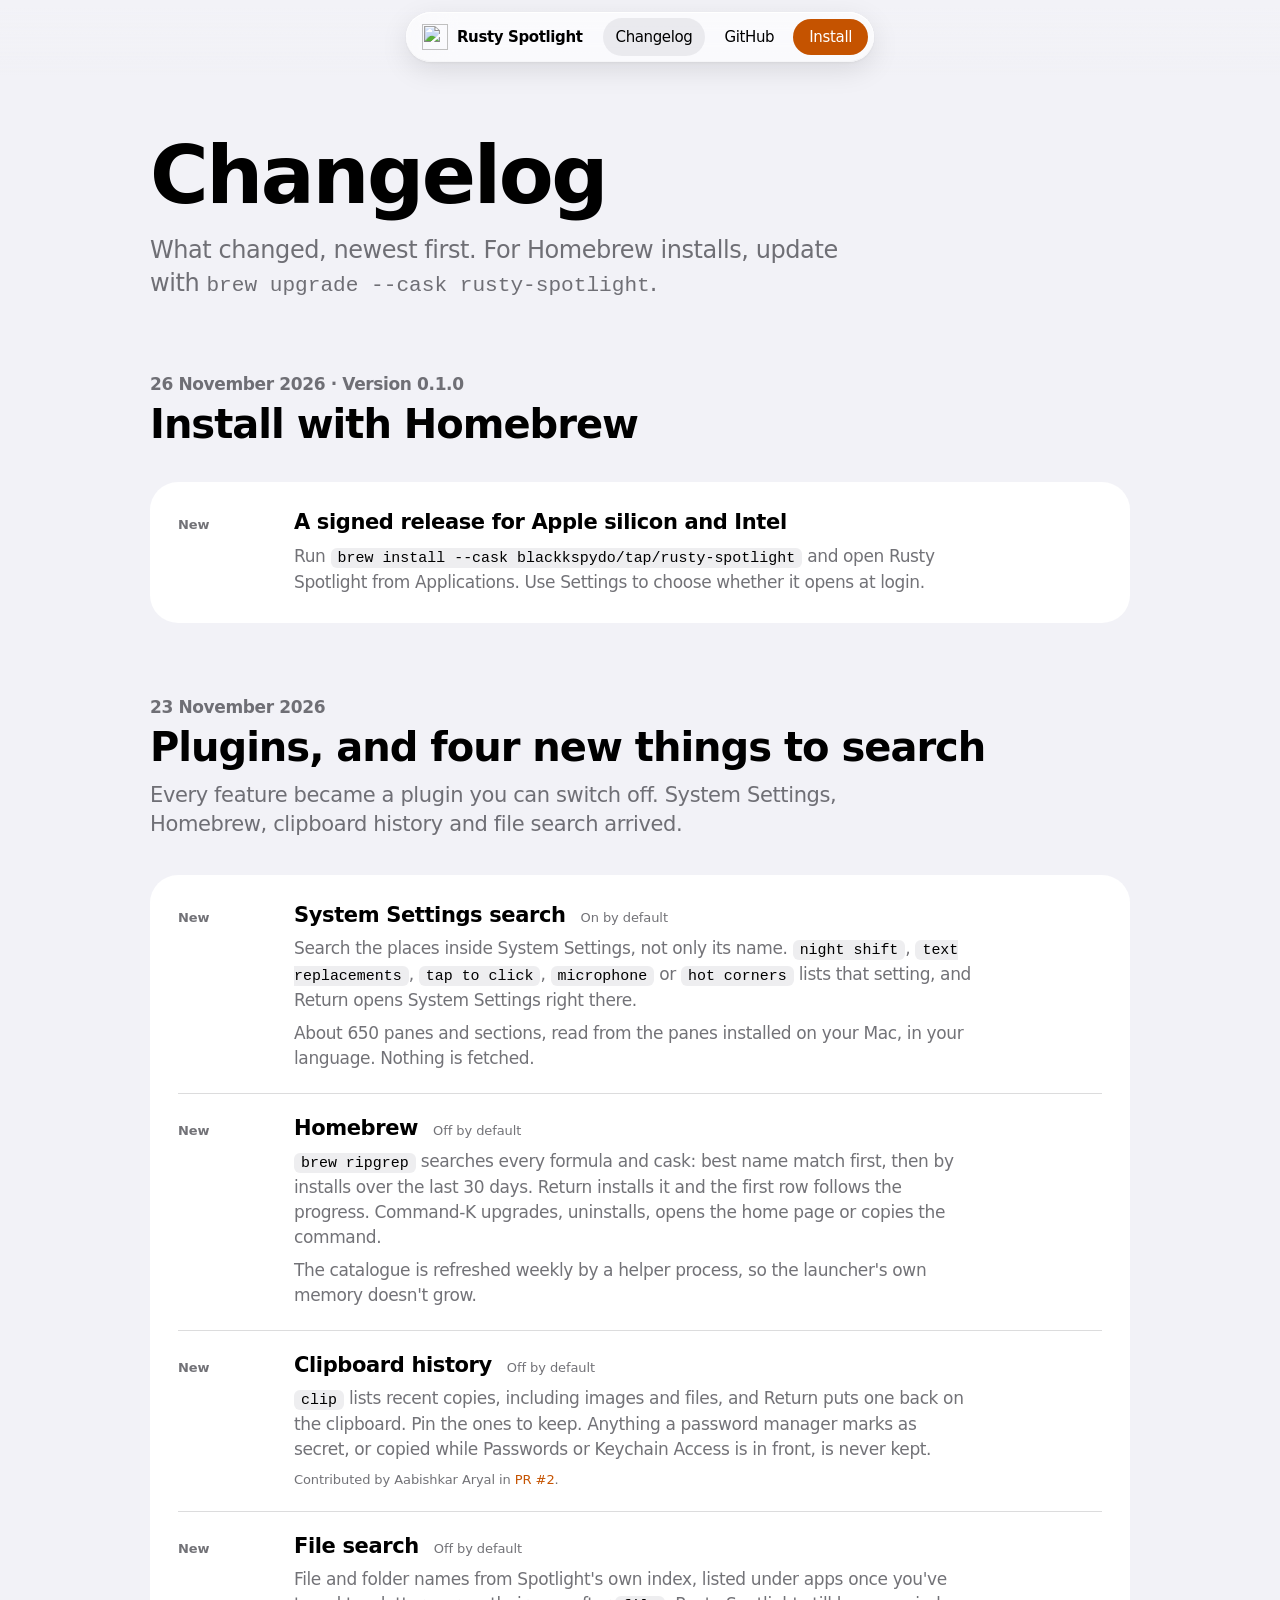
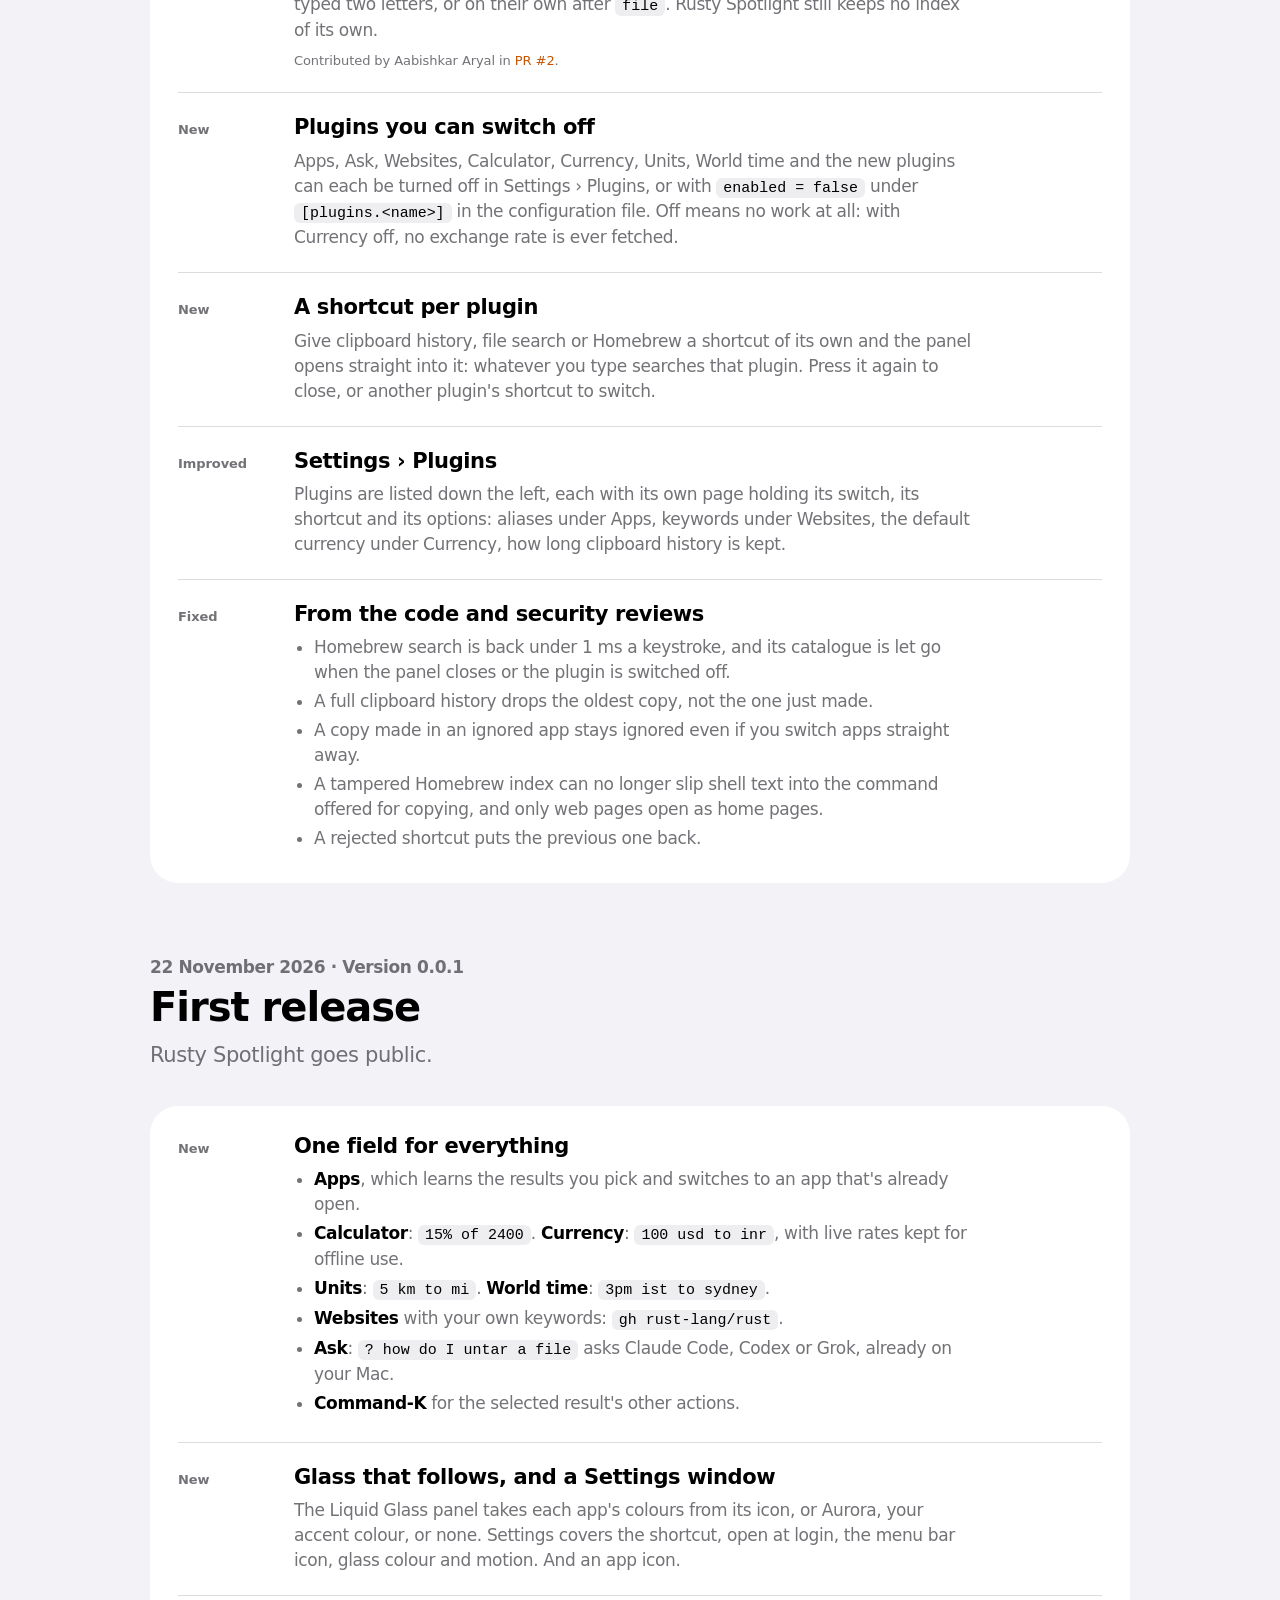
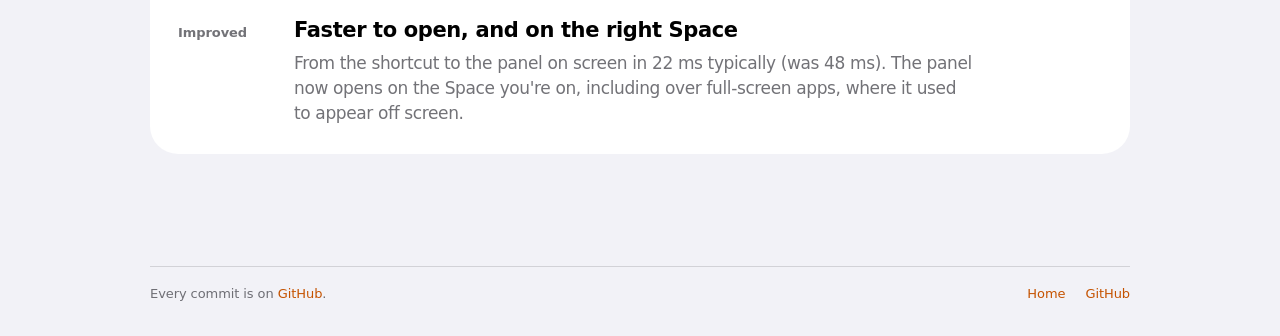
==== commit 52c37013: "Document Homebrew installation for 0.1.0" ====
--- a/site/changelog.html
+++ b/site/changelog.html
@@ -31,10 +31,23 @@
 
   <div class="pagehead">
     <h1>Changelog</h1>
-    <p class="lead">What changed, newest first. To update, run <code>git pull &amp;&amp; ./scripts/install.sh</code> in your copy.</p>
+    <p class="lead">What changed, newest first. For Homebrew installs, update with <code>brew upgrade --cask rusty-spotlight</code>.</p>
   </div>
 
   <main>
+    <section class="day" id="2026-11-26">
+      <p class="date">26 November 2026 · Version 0.1.0</p>
+      <h2>Install with Homebrew</h2>
+      <div class="tile list">
+        <article class="entry">
+          <span class="kind">New</span>
+          <div>
+            <h3>A signed release for Apple silicon and Intel</h3>
+            <p>Run <code>brew install --cask blackkspydo/tap/rusty-spotlight</code> and open Rusty Spotlight from Applications. Use Settings to choose whether it opens at login.</p>
+          </div>
+        </article>
+      </div>
+    </section>
     <section class="day" id="2026-11-23">
       <p class="date">23 November 2026</p>
         <h2>Plugins, and four new things to search</h2>
--- a/site/style.css
+++ b/site/style.css
@@ -128,18 +128,19 @@
 /* The stage: something rich for the glass to sit on. Crisp shapes, drawn here. */
 .stage {
   position: relative; margin-top: 52px; border-radius: var(--r-tile); overflow: hidden; text-align: left;
-  min-height: 540px; padding: 76px 20px 88px; background: #0d0d14;
+  min-height: 540px; padding: 78px 20px 78px; background: #0a0710;
+  box-shadow: inset 0 0 0 0.5px rgba(255, 255, 255, 0.12), 0 30px 60px -30px rgba(40, 10, 60, 0.45);
 }
 .stage .art { position: absolute; inset: 0; width: 100%; height: 100%; }
-.stage .caption { position: absolute; left: 0; right: 0; bottom: 22px; padding: 0 24px; text-align: center; font-size: 13px; letter-spacing: -0.006em; color: rgba(255, 255, 255, 0.78); }
+.hero .caption { margin-top: 14px; }
 
 /* The panel is the product: clear glass over a rich background, dimmed for legibility. */
 .panel {
   --row: #8e8e93;
   position: relative; max-width: 640px; margin: 0 auto; border-radius: 28px; color: #fff; isolation: isolate;
-  background: rgba(18, 18, 22, 0.42);
-  -webkit-backdrop-filter: blur(30px) saturate(190%); backdrop-filter: blur(30px) saturate(190%);
-  box-shadow: inset 0 0 0 0.5px rgba(255, 255, 255, 0.28), inset 0 1.5px 0 rgba(255, 255, 255, 0.34), inset 0 -1px 0 rgba(255, 255, 255, 0.08), 0 30px 70px rgba(0, 0, 0, 0.45);
+  background: linear-gradient(160deg, rgba(255, 255, 255, 0.1), rgba(255, 255, 255, 0) 38%), rgba(16, 12, 24, 0.36);
+  -webkit-backdrop-filter: blur(34px) saturate(200%) brightness(1.06); backdrop-filter: blur(34px) saturate(200%) brightness(1.06);
+  box-shadow: inset 0 0 0 0.5px rgba(255, 255, 255, 0.34), inset 0 1.5px 0.5px rgba(255, 255, 255, 0.5), inset 1px 0 0.5px rgba(255, 255, 255, 0.14), inset 0 -1px 0.5px rgba(255, 255, 255, 0.12), 0 2px 6px rgba(0, 0, 0, 0.18), 0 36px 80px -10px rgba(10, 0, 30, 0.6);
 }
 /* The glass takes the selected row's colour, as the app's does. */
 .panel::before {
@@ -263,7 +264,7 @@
   .toolbar .name { margin-right: 4px; }
   .toolbar .gh { display: none; }
   .hero { padding-top: 48px; }
-  .stage { margin-top: 40px; padding: 40px 12px 104px; min-height: 480px; }
+  .stage { margin-top: 40px; padding: 40px 12px 60px; min-height: 460px; }
   .panel input { font-size: 20px; }
   .section { padding-top: 80px; }
   .plugins ul { columns: 1; }
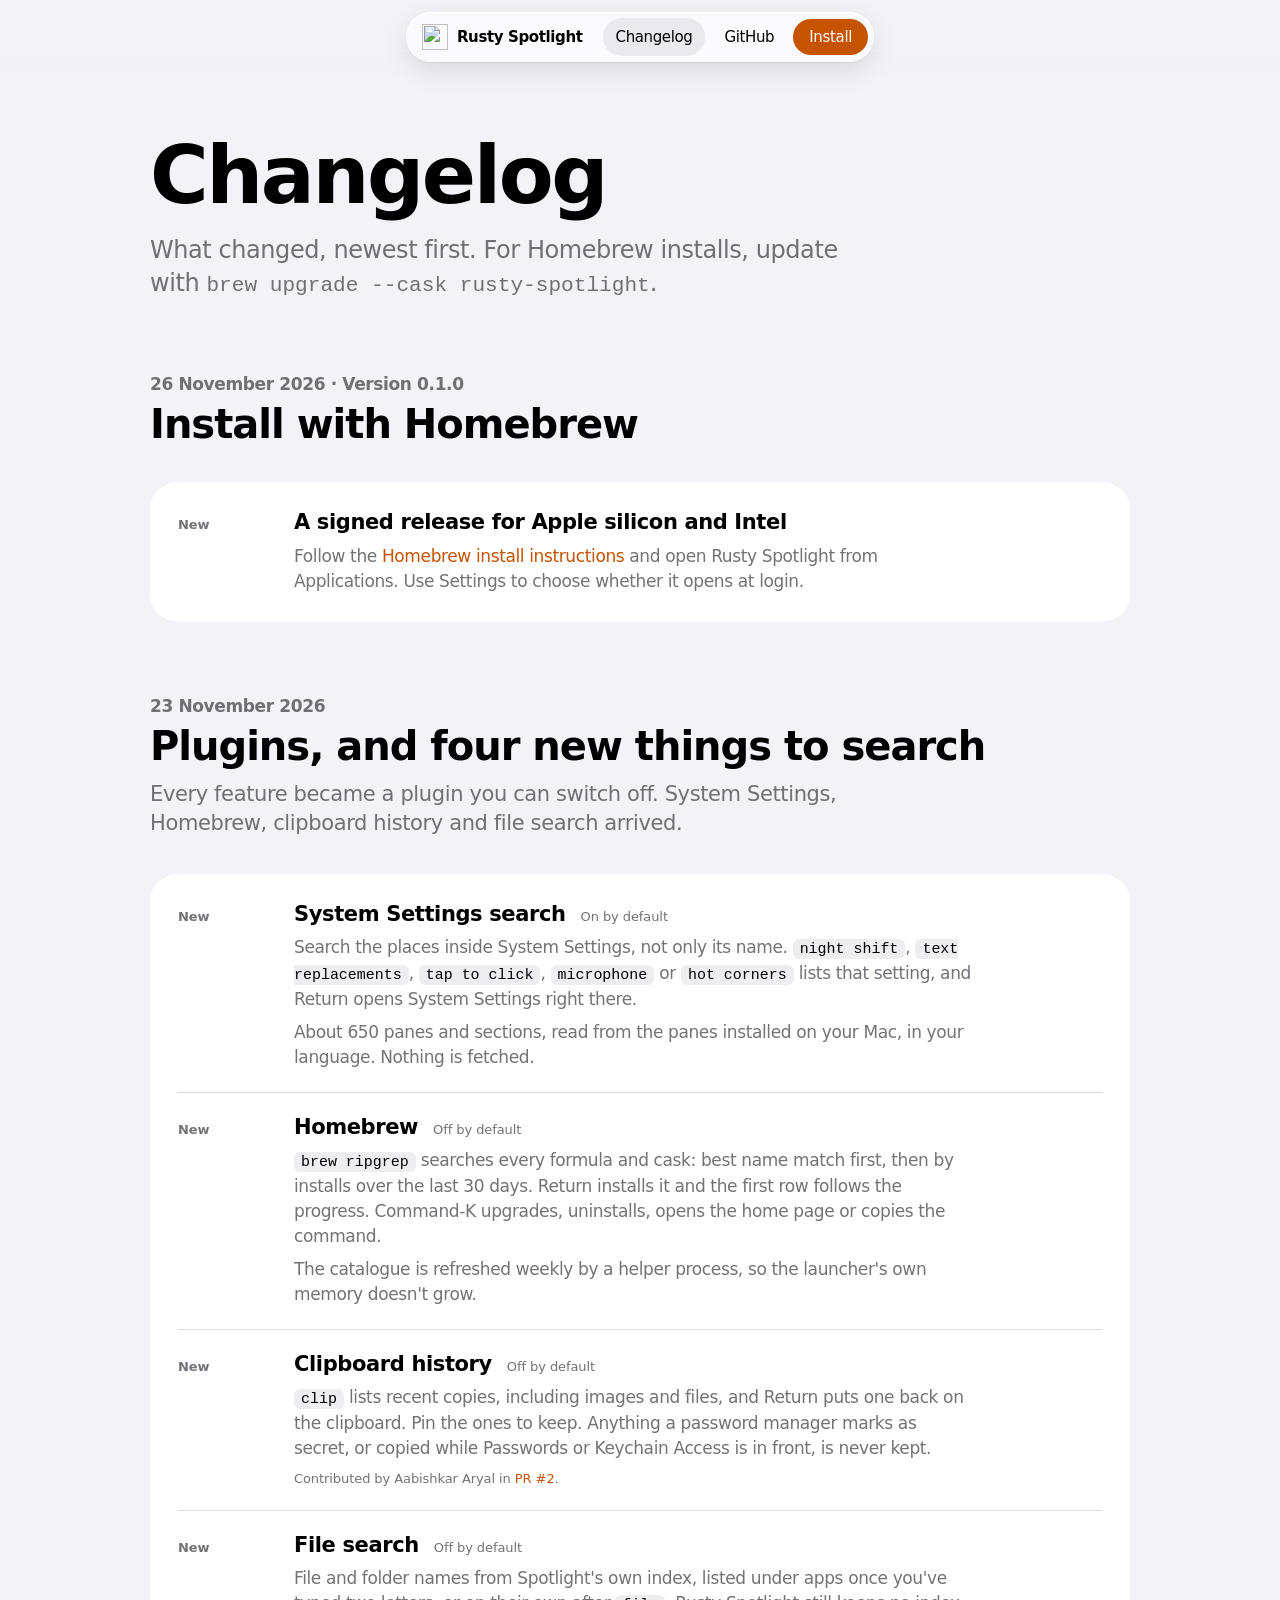
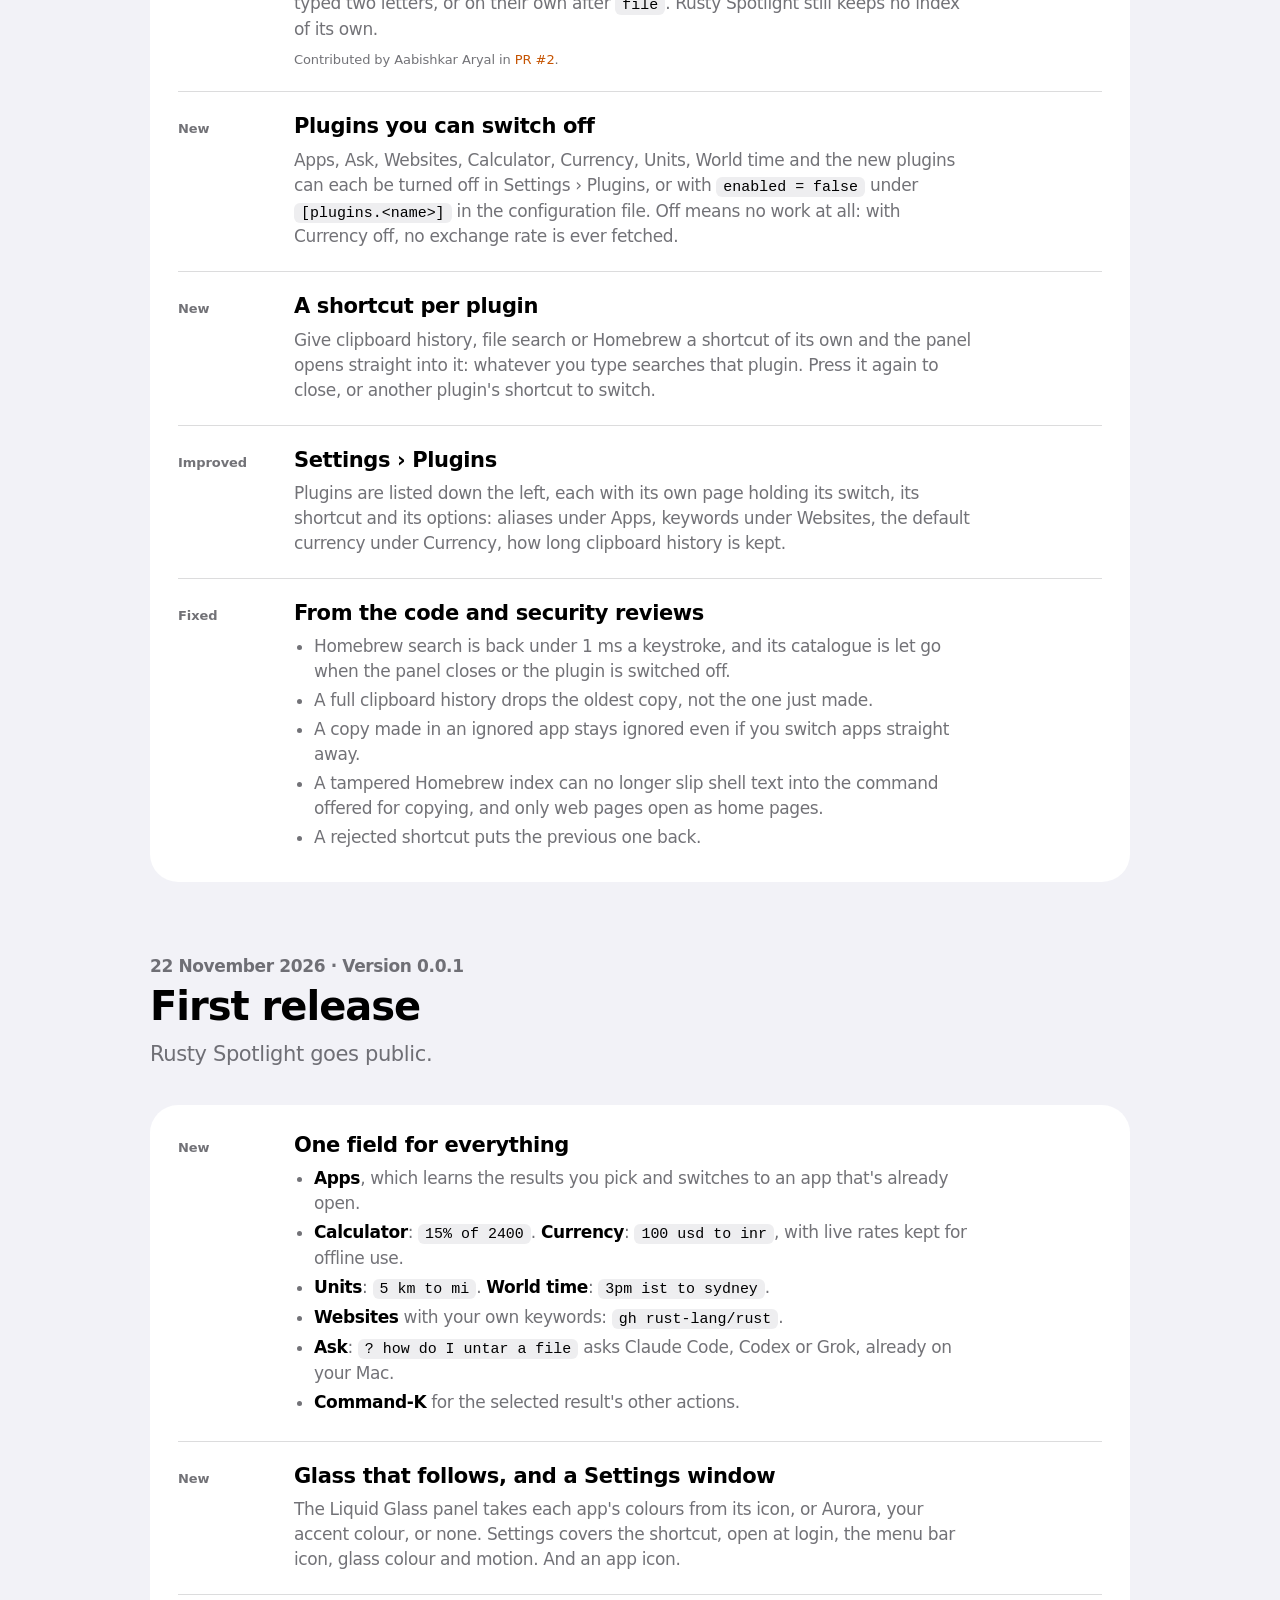
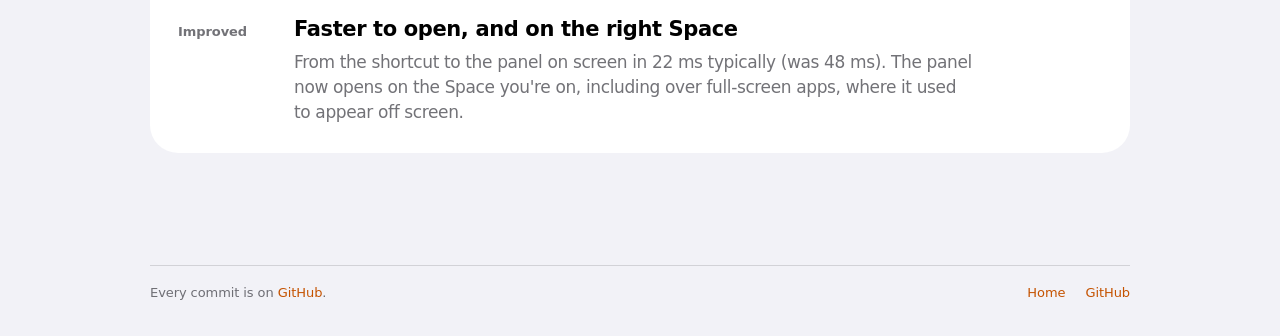
==== commit 3aba1b74: "Document cask trust for Homebrew 7 and update cask syntax" ====
--- a/site/changelog.html
+++ b/site/changelog.html
@@ -43,7 +43,7 @@
           <span class="kind">New</span>
           <div>
             <h3>A signed release for Apple silicon and Intel</h3>
-            <p>Run <code>brew install --cask blackkspydo/tap/rusty-spotlight</code> and open Rusty Spotlight from Applications. Use Settings to choose whether it opens at login.</p>
+            <p>Follow the <a href="./#install">Homebrew install instructions</a> and open Rusty Spotlight from Applications. Use Settings to choose whether it opens at login.</p>
           </div>
         </article>
       </div>
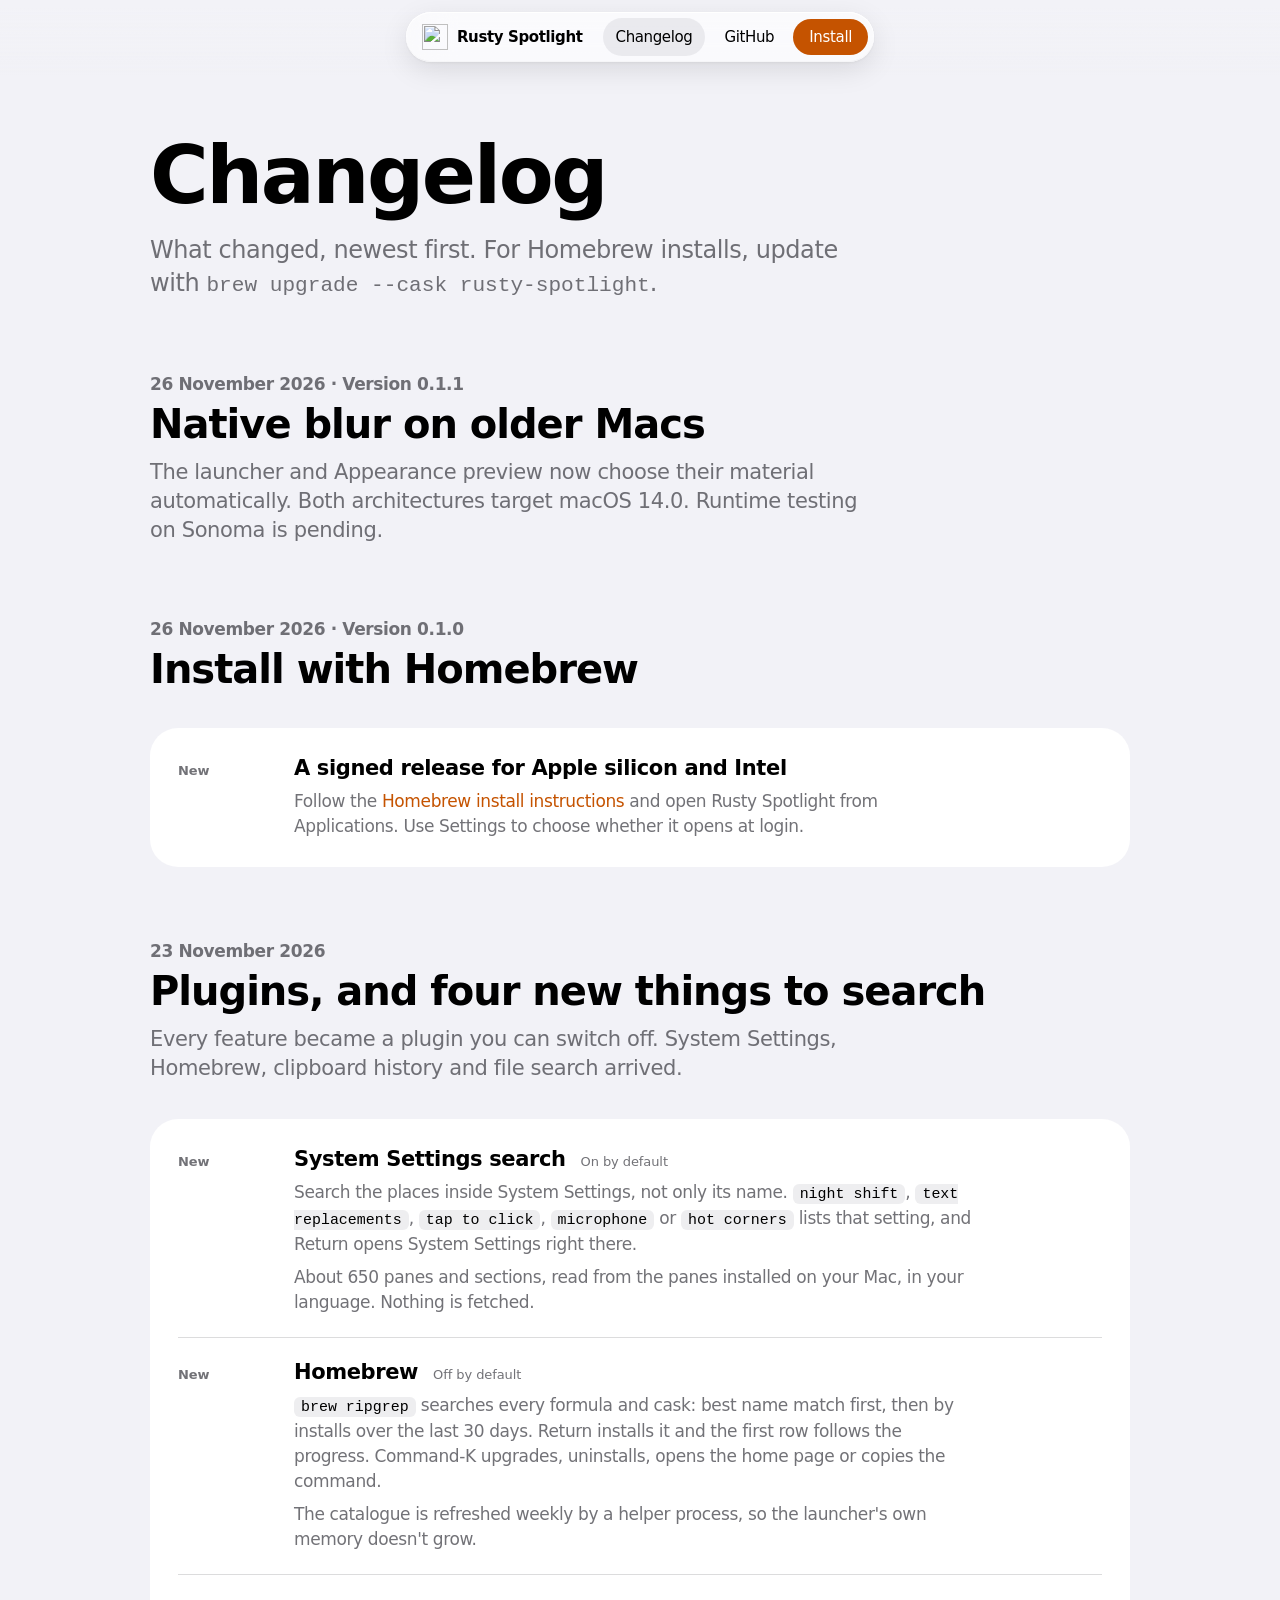
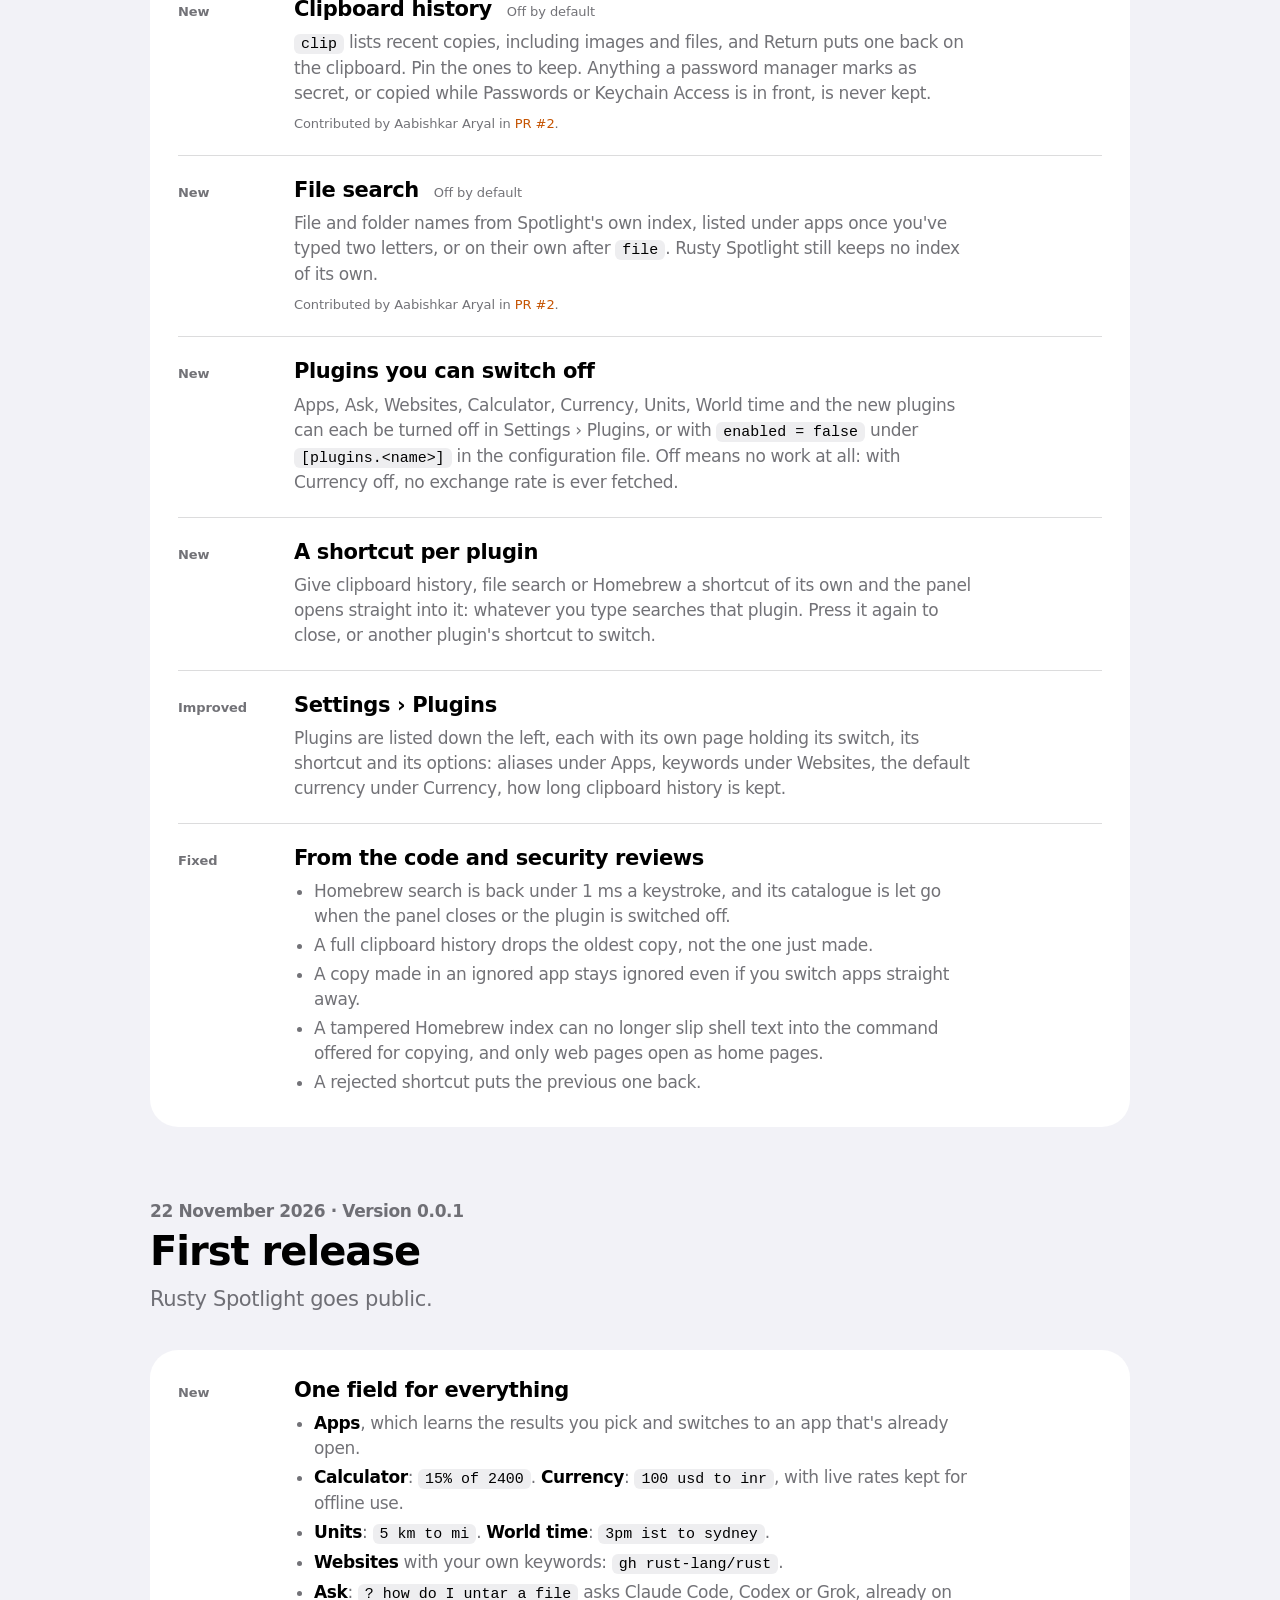
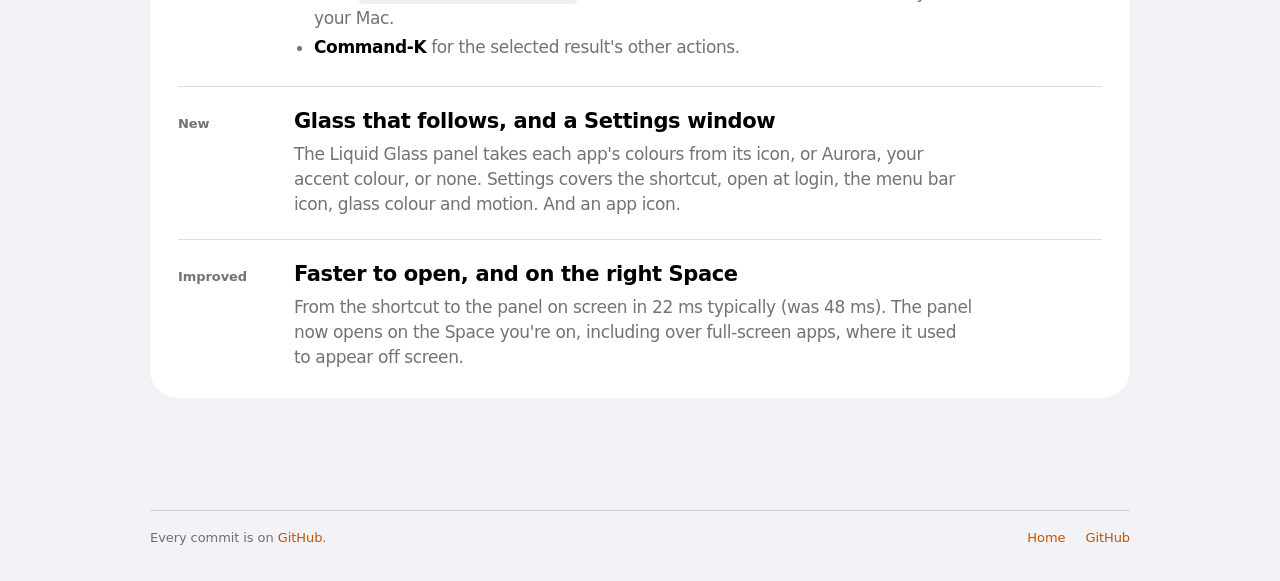
==== commit d36025f0: "Publish 0.1.1 install instructions and Sonoma test status" ====
--- a/site/changelog.html
+++ b/site/changelog.html
@@ -35,6 +35,11 @@
   </div>
 
   <main>
+    <section class="day" id="v0-1-1">
+      <p class="date">26 November 2026 · Version 0.1.1</p>
+      <h2>Native blur on older Macs</h2>
+      <p class="lead">The launcher and Appearance preview now choose their material automatically. Both architectures target macOS 14.0. Runtime testing on Sonoma is pending.</p>
+    </section>
     <section class="day" id="2026-11-26">
       <p class="date">26 November 2026 · Version 0.1.0</p>
       <h2>Install with Homebrew</h2>
